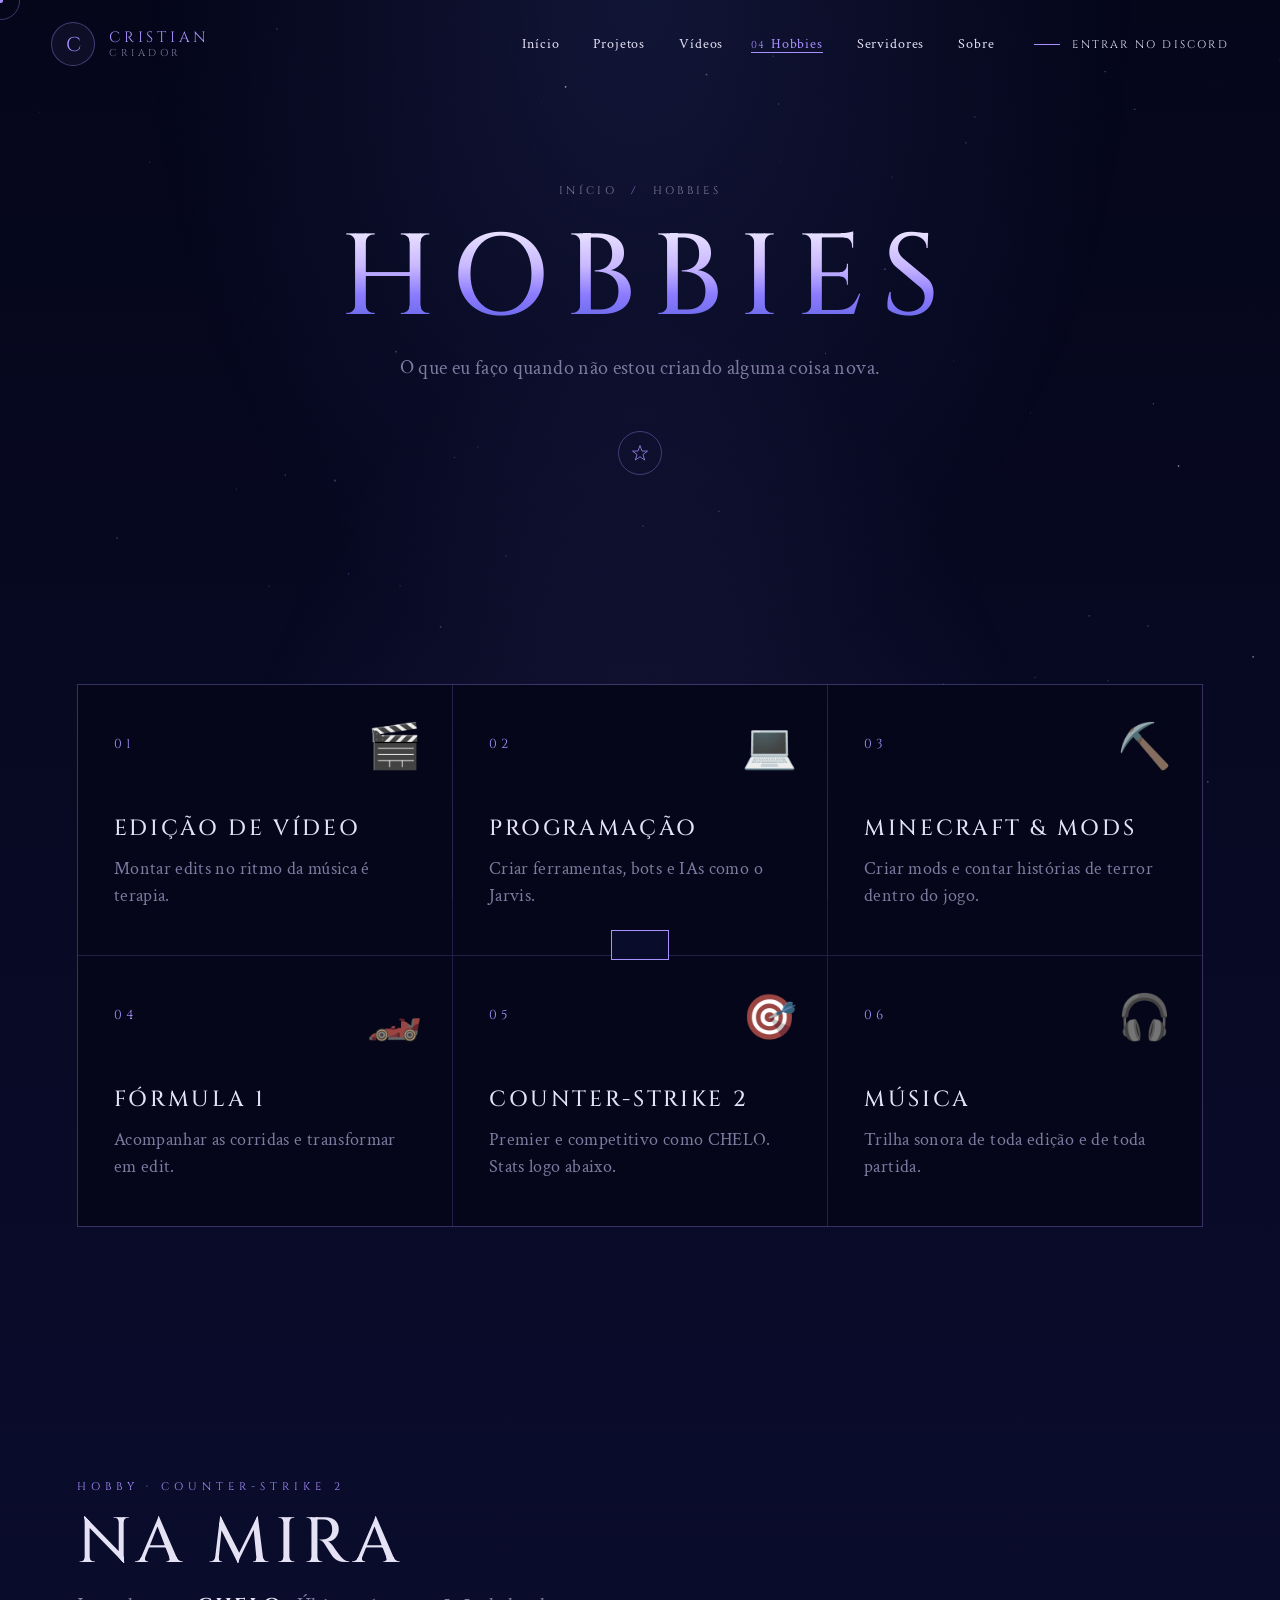
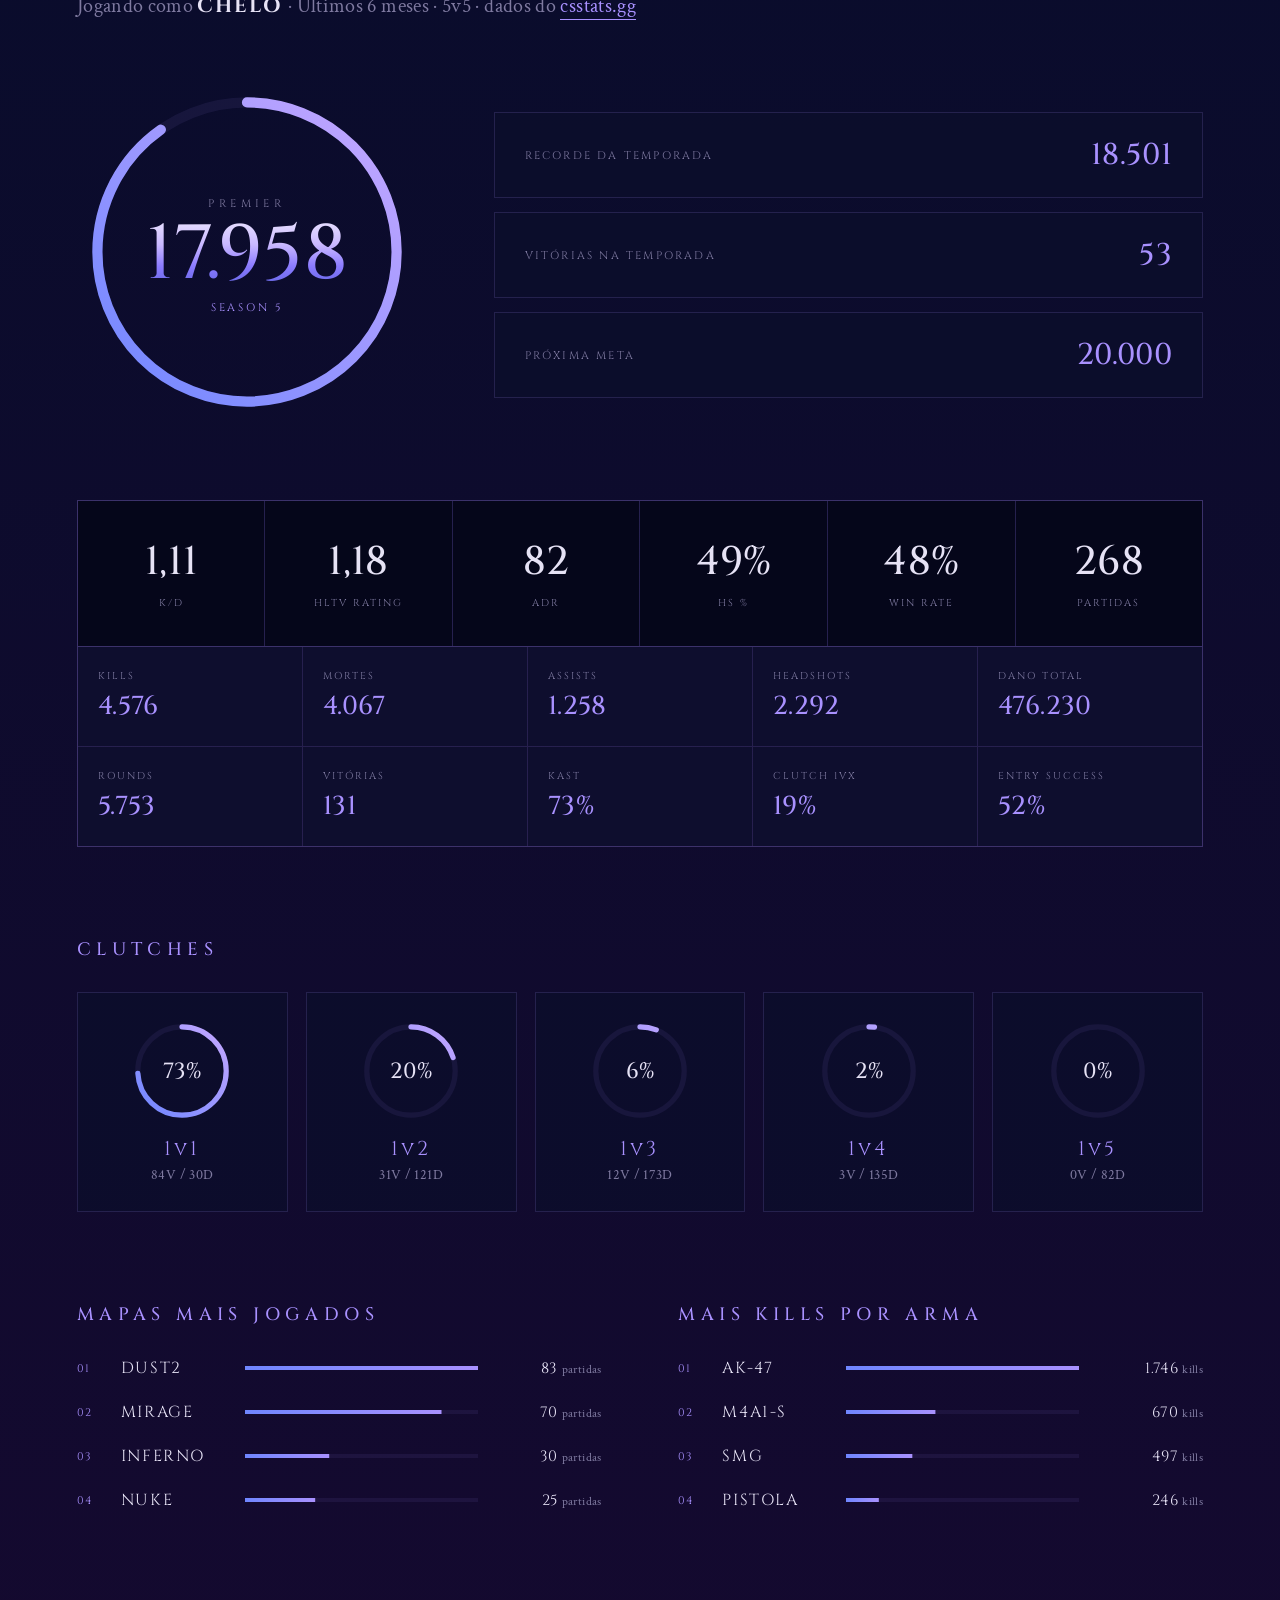
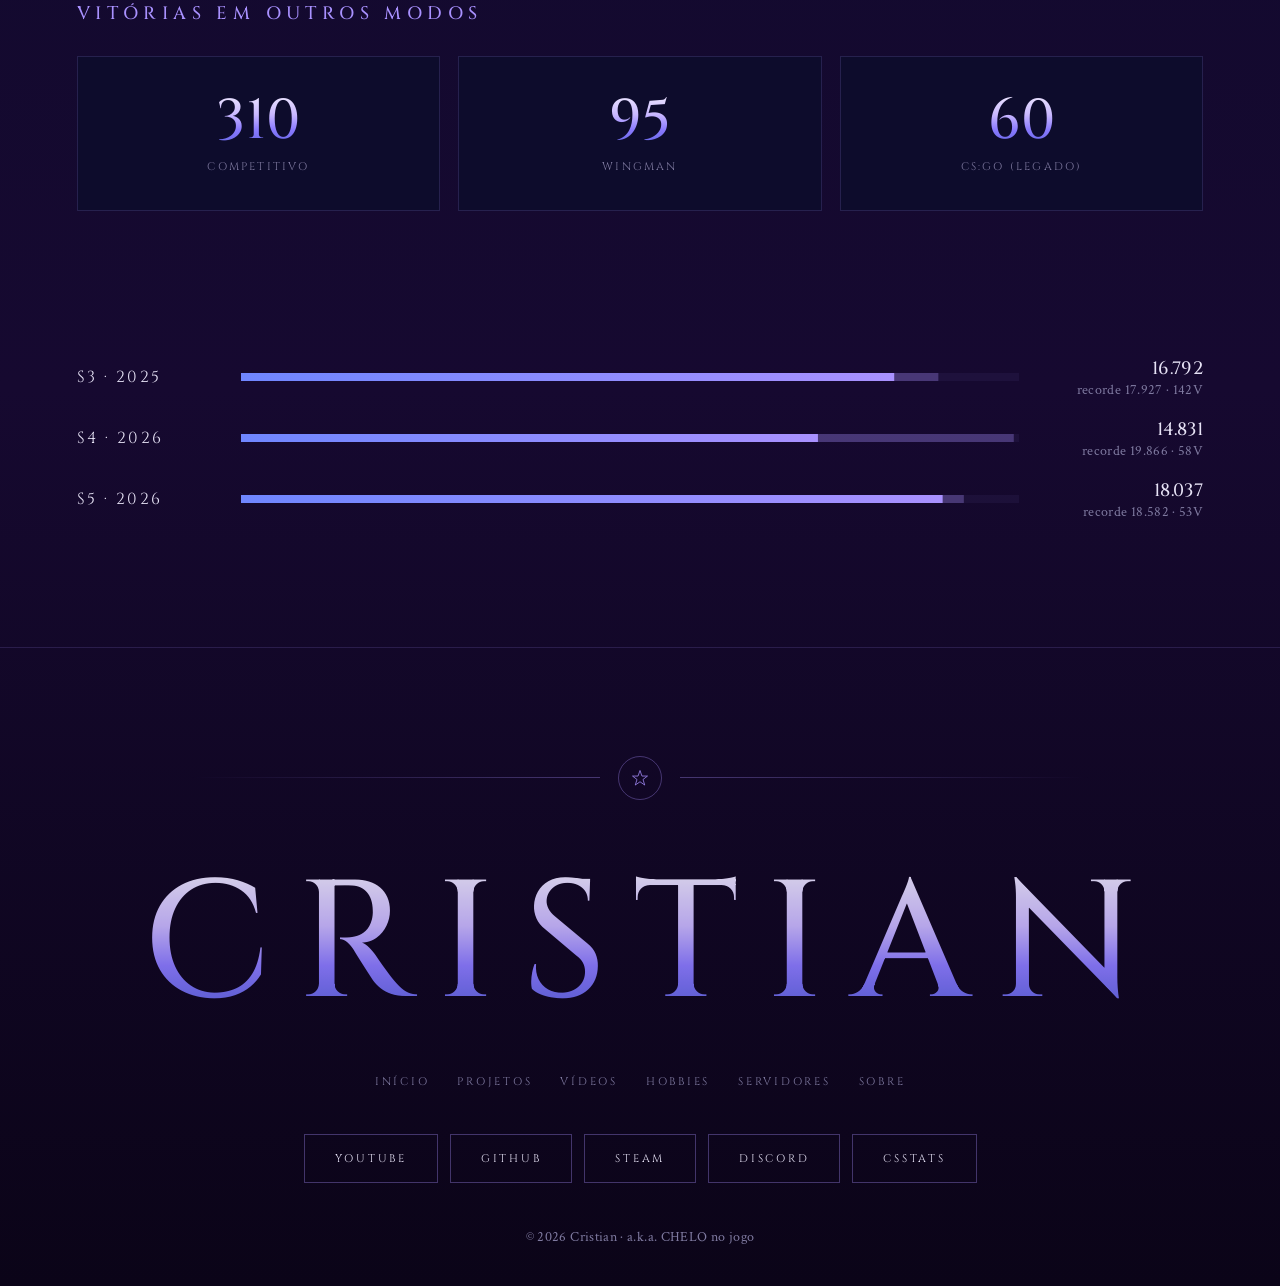
==== hobbies.html @ 863f18d4 "Portfólio do Cristian Co-Authored-By: Claude Opus 5.5 <noreply@anthropic.com>" ====
<!DOCTYPE html>
<html lang="pt-BR">
<head>
  <meta charset="UTF-8" />
  <meta name="viewport" content="width=device-width, initial-scale=1.0" />
  <title>Hobbies & CS2 — Cristian</title>
  <link rel="preconnect" href="https://fonts.googleapis.com" />
  <link rel="preconnect" href="https://fonts.gstatic.com" crossorigin />
  <link href="https://fonts.googleapis.com/css2?family=Cinzel:wght@400;500;600;700;800&family=Crimson+Text:ital,wght@0,400;0,600;1,400&display=swap" rel="stylesheet" />
  <link rel="stylesheet" href="style.css" />
</head>
<body data-page="hobbies">
  <main id="app"></main>
  <script src="data.js"></script>
  <script src="main.js"></script>
</body>
</html>
---- style.css ----
/* =========================================================
   CRISTIAN — tema "colts" em azul-escuro → roxo-escuro
   ========================================================= */
:root {
  --bg: #05061a;
  --bg-2: #0a0c2c;
  --bg-3: #160930;
  --panel: rgba(12, 14, 44, 0.72);
  --panel-2: rgba(22, 14, 54, 0.8);
  --line: rgba(169, 145, 255, 0.16);
  --line-2: rgba(169, 145, 255, 0.35);
  --accent: #a991ff;
  --accent-2: #6f86ff;
  --ink: #e6e2f5;
  --muted: #7f7aa0;
  --metal: linear-gradient(180deg, #f3efff 0%, #c9b8ff 38%, #8b7bff 62%, #4e5bd6 100%);
  --grad: linear-gradient(120deg, var(--accent-2), var(--accent));
  --serif: "Cinzel", "Times New Roman", serif;
  --text: "Crimson Text", Georgia, serif;
  --ease: cubic-bezier(0.77, 0, 0.175, 1);
  --ease-out: cubic-bezier(0.16, 1, 0.3, 1);
}

* { margin: 0; padding: 0; box-sizing: border-box; }
html { scroll-behavior: smooth; }
body {
  font-family: var(--text); font-size: 18px; color: var(--ink); letter-spacing: 0.02em;
  background: linear-gradient(180deg, var(--bg) 0%, var(--bg-2) 35%, var(--bg-3) 80%, #0b0418 100%);
  min-height: 100vh; overflow-x: hidden;
}
@media (hover: hover) { body, button, .btn { cursor: none; } }
a { color: inherit; text-decoration: none; }
ul { list-style: none; }
button { font: inherit; color: inherit; background: none; border: 0; }
img { display: block; max-width: 100%; }
::selection { background: var(--accent); color: var(--bg); }

.metal { background: var(--metal); -webkit-background-clip: text; background-clip: text; color: transparent; }
.metal:has(.c) { background: none; }
.metal .c { background: var(--metal); -webkit-background-clip: text; background-clip: text; color: transparent; }

/* ---------- Fundo ---------- */
#bg { position: fixed; inset: 0; width: 100%; height: 100%; z-index: -2; pointer-events: none; }
.vignette { position: fixed; inset: 0; z-index: -1; pointer-events: none; background: radial-gradient(ellipse at 50% 0%, rgba(111, 134, 255, 0.12), transparent 55%), radial-gradient(ellipse at 50% 120%, rgba(169, 145, 255, 0.12), transparent 50%); }
.progress { position: fixed; top: 0; left: 0; height: 2px; width: 100%; z-index: 70; background: var(--grad); transform: scaleX(0); transform-origin: left; }

/* ---------- Cursor ---------- */
.cursor, .cursor-dot { position: fixed; top: 0; left: 0; pointer-events: none; z-index: 999; will-change: transform; }
.cursor::before { content: ""; position: absolute; width: 36px; height: 36px; left: -18px; top: -18px; border-radius: 50%; border: 1px solid var(--line-2); transition: transform 0.35s var(--ease-out), background 0.35s, border-color 0.35s; }
.cursor.hover::before { transform: scale(1.8); background: rgba(169, 145, 255, 0.1); border-color: var(--accent); }
.cursor-dot::before { content: ""; position: absolute; width: 5px; height: 5px; left: -2.5px; top: -2.5px; border-radius: 50%; background: var(--accent); }
@media (hover: none) { .cursor, .cursor-dot { display: none; } }

/* ---------- Cortina (loader + transição) ---------- */
.curtain { position: fixed; inset: 0; z-index: 1000; background: var(--bg); display: grid; place-items: center; transform: translateY(0); }
.curtain__mark { font-family: var(--serif); font-size: 64px; width: 120px; height: 120px; display: grid; place-items: center; border: 1px solid var(--line-2); border-radius: 50%; background: var(--metal); -webkit-background-clip: text; background-clip: text; color: transparent; position: relative; }
.curtain__mark::after { content: ""; position: absolute; inset: -8px; border-radius: 50%; border: 1px solid transparent; border-top-color: var(--accent); animation: spin 1s linear infinite; }
.curtain.quick .curtain__mark { opacity: 0; }
.curtain.open { transform: translateY(-100%); transition: transform 0.9s var(--ease); }
.curtain.leave { transform: translateY(100%); animation: curtainIn 0.55s var(--ease) forwards; }
@keyframes curtainIn { to { transform: translateY(0); } }
@keyframes spin { to { transform: rotate(360deg); } }

/* ---------- Header ---------- */
.hdr { position: fixed; top: 0; left: 0; right: 0; z-index: 60; display: flex; align-items: center; gap: 40px; padding: 22px 4vw; transition: padding 0.4s var(--ease-out), background 0.4s, border-color 0.4s; border-bottom: 1px solid transparent; }
.hdr.scrolled { padding: 12px 4vw; background: rgba(5, 6, 26, 0.85); border-color: var(--line); }
.brand { display: flex; align-items: center; gap: 14px; }
.brand__mark { width: 44px; height: 44px; display: grid; place-items: center; border: 1px solid var(--line-2); border-radius: 50%; font-family: var(--serif); font-size: 20px; color: var(--accent); background: rgba(169, 145, 255, 0.06); transition: transform 0.6s var(--ease-out); }
.brand:hover .brand__mark { transform: rotate(360deg); }
.brand__txt { font-family: var(--serif); text-transform: uppercase; letter-spacing: 0.25em; font-size: 15px; line-height: 1.2; color: var(--accent); }
.brand__txt small { display: block; font-size: 10px; letter-spacing: 0.35em; color: var(--muted); }
.hdr__nav { display: flex; gap: 28px; margin-left: auto; }
.hdr__nav a, .menu a { position: relative; font-size: 14px; letter-spacing: 0.06em; display: flex; align-items: baseline; gap: 6px; overflow: hidden; }
.hdr__nav a i { font-family: var(--serif); font-style: normal; font-size: 10px; color: var(--accent); opacity: 0; transform: translateY(8px); transition: 0.4s var(--ease-out); width: 0; }
.hdr__nav a:hover i, .hdr__nav a.active i { opacity: 1; transform: none; width: auto; }
.hdr__nav a::after { content: ""; position: absolute; left: 0; bottom: 0; height: 1px; width: 100%; background: var(--accent); transform: scaleX(0); transform-origin: right; transition: transform 0.5s var(--ease); }
.hdr__nav a:hover::after, .hdr__nav a.active::after { transform: scaleX(1); transform-origin: left; }
.hdr__nav a.active { color: var(--accent); }
.hdr__cta { display: flex; align-items: center; gap: 12px; font-family: var(--serif); font-size: 11px; letter-spacing: 0.2em; text-transform: uppercase; padding: 10px 0 10px 0; }
.hdr__cta span { width: 26px; height: 1px; background: var(--accent); transition: width 0.4s var(--ease-out); }
.hdr__cta:hover span { width: 44px; }
.burger { display: none; width: 32px; height: 18px; position: relative; margin-left: auto; z-index: 2; }
.burger span { position: absolute; left: 0; width: 100%; height: 1px; background: var(--ink); transition: transform 0.4s var(--ease); }
.burger span:first-child { top: 3px; } .burger span:last-child { bottom: 3px; }
.burger.open span:first-child { transform: translateY(6px) rotate(45deg); }
.burger.open span:last-child { transform: translateY(-6px) rotate(-45deg); }
.menu { position: fixed; inset: 0; z-index: 55; background: linear-gradient(160deg, var(--bg-2), var(--bg-3)); display: flex; flex-direction: column; justify-content: center; gap: 10px; padding: 0 10vw; clip-path: inset(0 0 100% 0); transition: clip-path 0.7s var(--ease); }
.menu.open { clip-path: inset(0 0 0 0); }
.menu a { font-family: var(--serif); font-size: clamp(32px, 8vw, 56px); text-transform: uppercase; letter-spacing: 0.1em; opacity: 0; transform: translateY(30px); transition: 0.6s var(--ease-out); }
.menu a i { font-size: 12px; font-style: normal; color: var(--accent); }
.menu.open a { opacity: 1; transform: none; }
.menu.open a:nth-child(2) { transition-delay: 0.05s; } .menu.open a:nth-child(3) { transition-delay: 0.1s; } .menu.open a:nth-child(4) { transition-delay: 0.15s; } .menu.open a:nth-child(5) { transition-delay: 0.2s; } .menu.open a:nth-child(6) { transition-delay: 0.25s; }

/* ---------- Tipografia e peças ---------- */
.eyebrow { font-family: var(--serif); font-size: 11px; letter-spacing: 0.45em; text-transform: uppercase; color: var(--accent); }
.split { display: inline-block; }
.split .c { display: inline-block; opacity: 0; transform: translateY(0.6em) rotateX(-70deg); filter: blur(6px); transition: opacity 0.8s var(--ease-out), transform 0.9s var(--ease-out), filter 0.8s var(--ease-out); transition-delay: calc(var(--i) * 35ms + 0.1s); }
.split.in .c { opacity: 1; transform: none; filter: none; }
.split .sp { display: inline-block; width: 0.35em; }
.btns { display: flex; flex-wrap: wrap; gap: 16px; justify-content: center; }
.btn { position: relative; display: inline-flex; align-items: center; justify-content: center; padding: 16px 30px; font-family: var(--serif); font-size: 11px; letter-spacing: 0.25em; text-transform: uppercase; border: 1px solid var(--line-2); color: var(--ink); overflow: hidden; z-index: 0; transition: color 0.4s, border-color 0.4s, transform 0.25s ease-out; }
.btn::before { content: ""; position: absolute; inset: 0; background: var(--accent); transform: scaleX(0); transform-origin: right; transition: transform 0.5s var(--ease); z-index: -1; }
.btn:hover { color: var(--bg); border-color: var(--accent); }
.btn:hover::before { transform: scaleX(1); transform-origin: left; }
.btn--solid { border-color: var(--accent); color: var(--accent); background: rgba(169, 145, 255, 0.06); }
.more { display: inline-flex; align-items: center; gap: 10px; font-family: var(--serif); font-size: 11px; letter-spacing: 0.25em; text-transform: uppercase; color: var(--accent); }
.ico-arrow { width: 18px; height: 18px; transition: transform 0.4s var(--ease-out); }
.more:hover .ico-arrow, .card:hover .ico-arrow { transform: translateX(6px); }
.tag { display: inline-block; font-family: var(--serif); font-size: 10px; letter-spacing: 0.25em; text-transform: uppercase; padding: 6px 12px; border: 1px solid var(--line-2); color: var(--accent); }

.divider { display: flex; align-items: center; gap: 18px; margin: 0 auto; max-width: 900px; }
.divider span { flex: 1; height: 1px; background: linear-gradient(90deg, transparent, var(--line-2)); transform: scaleX(0); transition: transform 1.4s var(--ease); }
.divider span:last-child { background: linear-gradient(270deg, transparent, var(--line-2)); }
.divider span:first-child { transform-origin: right; } .divider span:last-child { transform-origin: left; }
.divider.in span { transform: scaleX(1); }
.divider i { width: 44px; height: 44px; border: 1px solid var(--line-2); border-radius: 50%; display: grid; place-items: center; color: var(--accent); }
.ico-star { width: 18px; height: 18px; animation: spin 14s linear infinite; }

.reveal { opacity: 0; transform: translate3d(0, 34px, 0); transition: opacity 0.9s var(--ease-out), transform 0.9s var(--ease-out); transition-delay: var(--delay, 0s); }
.reveal.in { opacity: 1; transform: none; }

/* ---------- Seções ---------- */
.sec { padding: 14vh 6vw; position: relative; }
.shead { display: flex; align-items: flex-end; justify-content: space-between; gap: 40px; margin-bottom: 7vh; }
.stitle { font-family: var(--serif); font-weight: 500; font-size: clamp(36px, 5vw, 68px); text-transform: uppercase; letter-spacing: 0.08em; line-height: 1.1; margin-top: 14px; color: var(--ink); }
.sdesc { color: var(--muted); font-size: 20px; max-width: 560px; margin-top: 14px; }
.sdesc a { color: var(--accent); border-bottom: 1px solid; }
.sdesc b { color: var(--ink); font-family: var(--serif); letter-spacing: 0.1em; }
.sdesc em { color: var(--accent); }

/* Hero (início) */
.hero { min-height: 100vh; display: flex; flex-direction: column; align-items: center; justify-content: center; text-align: center; padding: 140px 6vw 120px; position: relative; }
.hero__title { font-family: var(--serif); font-weight: 500; font-size: clamp(56px, 12vw, 190px); letter-spacing: 0.16em; line-height: 1; text-transform: uppercase; margin: 28px 0 10px; padding-left: 0.16em; will-change: transform, opacity; filter: drop-shadow(0 6px 40px rgba(111, 134, 255, 0.25)); }
.hero__aka { font-size: 16px; color: var(--muted); letter-spacing: 0.08em; }
.hero__aka b { font-family: var(--serif); color: var(--accent); letter-spacing: 0.2em; padding: 2px 10px; border: 1px solid var(--line-2); margin: 0 4px; }
.hero__sub { color: var(--muted); font-size: clamp(18px, 1.7vw, 22px); max-width: 640px; margin: 22px auto 40px; }
.hero__tags { position: absolute; bottom: 44px; left: 0; right: 0; display: flex; justify-content: center; flex-wrap: wrap; gap: 22px; font-family: var(--serif); font-size: 10px; letter-spacing: 0.4em; text-transform: uppercase; color: var(--muted); }
.hero__tags i { color: var(--accent); font-style: normal; }
.scroll-hint { position: absolute; bottom: 90px; left: 50%; width: 1px; height: 50px; background: var(--line); overflow: hidden; }
.scroll-hint span { position: absolute; inset: 0; background: var(--accent); animation: drip 2s var(--ease) infinite; }
@keyframes drip { from { transform: translateY(-100%); } to { transform: translateY(100%); } }

/* Hero (páginas internas) */
.phero { min-height: 62vh; display: flex; flex-direction: column; align-items: center; justify-content: center; text-align: center; padding: 160px 6vw 60px; }
.crumb { font-family: var(--serif); font-size: 11px; letter-spacing: 0.3em; text-transform: uppercase; color: var(--muted); }
.crumb a:hover { color: var(--accent); }
.crumb span { color: var(--accent); margin: 0 8px; }
.phero__title { font-family: var(--serif); font-weight: 500; font-size: clamp(48px, 9vw, 130px); letter-spacing: 0.14em; padding-left: 0.14em; text-transform: uppercase; line-height: 1.05; margin: 22px 0 14px; }
.phero__sub { color: var(--muted); font-size: 20px; max-width: 620px; margin-bottom: 50px; }

/* Cards de projeto (início) */
.cards { display: grid; grid-template-columns: repeat(3, 1fr); gap: 26px; }
.card { position: relative; display: flex; flex-direction: column; padding: 22px; border: 1px solid var(--line); background: var(--panel); transition: border-color 0.4s, transform 0.25s ease-out, opacity 0.9s var(--ease-out); }
.card::after { content: ""; position: absolute; inset: 0; pointer-events: none; opacity: 0; transition: opacity 0.4s; background: radial-gradient(380px circle at var(--mx, 50%) var(--my, 50%), rgba(169, 145, 255, 0.12), transparent 60%); }
.card:hover { border-color: var(--line-2); }
.card:hover::after { opacity: 1; }
.card__top { display: flex; justify-content: space-between; align-items: center; font-family: var(--serif); font-size: 10px; letter-spacing: 0.25em; text-transform: uppercase; color: var(--muted); margin-bottom: 16px; }
.card__top em { font-style: normal; color: var(--accent); border: 1px solid var(--line-2); padding: 4px 8px; }
.card__viz { position: relative; aspect-ratio: 16 / 9; overflow: hidden; border: 1px solid var(--line); contain: paint; }
.card h3 { font-family: var(--serif); font-weight: 600; font-size: 22px; letter-spacing: 0.12em; text-transform: uppercase; color: var(--accent); margin: 22px 0 10px; }
.card p { color: var(--muted); font-size: 17px; line-height: 1.5; flex: 1; }
.card__foot { display: flex; justify-content: space-between; align-items: center; margin-top: 24px; padding-top: 18px; border-top: 1px solid var(--line); font-size: 14px; color: var(--muted); }
.card__foot b { display: flex; align-items: center; gap: 8px; font-family: var(--serif); font-weight: 400; font-size: 10px; letter-spacing: 0.25em; text-transform: uppercase; color: var(--ink); }

/* Marquee */
.marquee { border-block: 1px solid var(--line); padding: 26px 0; overflow: hidden; background: rgba(169, 145, 255, 0.03); }
.marquee__track { display: flex; align-items: center; width: max-content; animation: marquee 40s linear infinite; will-change: transform; }
.marquee__track span { font-family: var(--serif); font-size: clamp(16px, 2vw, 24px); letter-spacing: 0.4em; text-transform: uppercase; padding: 0 34px; color: var(--muted); white-space: nowrap; transition: color 0.3s; }
.marquee__track span:hover { color: var(--accent); }
.marquee__track i { color: var(--accent); font-style: normal; font-size: 12px; }
.marquee:hover .marquee__track { animation-play-state: paused; }
@keyframes marquee { to { transform: translate3d(-50%, 0, 0); } }

/* Numerados */
.numbered { display: grid; grid-template-columns: repeat(2, 1fr); border-top: 1px solid var(--line); }
.num { display: flex; gap: 28px; padding: 44px 40px 44px 0; border-bottom: 1px solid var(--line); }
.num:nth-child(odd) { border-right: 1px solid var(--line); }
.num:nth-child(even) { padding-left: 40px; }
.num__n { font-family: var(--serif); font-size: 52px; line-height: 1; color: transparent; -webkit-text-stroke: 1px var(--line-2); transition: color 0.5s, -webkit-text-stroke-color 0.5s; }
.num:hover .num__n { color: rgba(169, 145, 255, 0.15); -webkit-text-stroke-color: var(--accent); }
.num h3 { font-family: var(--serif); font-weight: 500; font-size: 20px; letter-spacing: 0.2em; text-transform: uppercase; color: var(--accent); }
.num__line { display: block; width: 40px; height: 1px; background: var(--line-2); margin: 16px 0; transition: width 0.6s var(--ease-out); }
.num:hover .num__line { width: 100px; background: var(--accent); }
.num p { color: var(--muted); font-size: 18px; line-height: 1.5; }

/* CTA */
.cta { text-align: center; display: flex; flex-direction: column; align-items: center; }
.cta__title { font-family: var(--serif); font-weight: 500; font-size: clamp(36px, 6vw, 84px); text-transform: uppercase; letter-spacing: 0.12em; line-height: 1.1; margin: 8vh 0 10px; }
.cta .sdesc { margin: 0 auto 40px; }

/* ---------- Vídeos ---------- */
.vgrid { display: grid; grid-template-columns: repeat(3, 1fr); gap: 26px; }
.vcard { display: flex; flex-direction: column; text-align: left; border: 1px solid var(--line); background: var(--panel); padding: 14px; transition: border-color 0.4s, opacity 0.9s var(--ease-out), transform 0.9s var(--ease-out); }
.vcard:hover, .vcard.active { border-color: var(--accent); }
.vcard__img { position: relative; aspect-ratio: 16 / 9; overflow: hidden; display: block; background: var(--bg-2); }
.vcard__img img { width: 100%; height: 100%; object-fit: cover; transition: transform 0.8s var(--ease-out), filter 0.5s; filter: saturate(0.85) brightness(0.85); }
.vcard:hover .vcard__img img { transform: scale(1.07); filter: none; }
.play { position: absolute; top: 50%; left: 50%; width: 58px; height: 58px; margin: -29px; border-radius: 50%; display: grid; place-items: center; font-size: 15px; padding-left: 3px; color: #fff; border: 1px solid rgba(255, 255, 255, 0.5); background: rgba(5, 6, 26, 0.5); transition: transform 0.5s var(--ease-out), background 0.4s, border-color 0.4s; }
.vcard:hover .play, .player__screen:hover .play { transform: scale(1.15); background: var(--accent); border-color: var(--accent); }
.vcard__tag { font-family: var(--serif); font-size: 10px; letter-spacing: 0.25em; text-transform: uppercase; color: var(--accent); margin: 16px 0 6px; }
.vcard__t { font-family: var(--serif); font-size: 16px; letter-spacing: 0.06em; line-height: 1.35; }
.player { display: grid; grid-template-columns: 1.8fr 1fr; gap: 40px; align-items: end; margin-bottom: 7vh; }
.player__screen { position: relative; aspect-ratio: 16 / 9; overflow: hidden; border: 1px solid var(--line-2); display: block; width: 100%; }
.player__screen img { width: 100%; height: 100%; object-fit: cover; transition: opacity 0.25s, transform 1s var(--ease-out); }
.player__screen:hover img { transform: scale(1.04); }
.play--big { width: 92px; height: 92px; margin: -46px; font-size: 24px; }
.player__info h3 { font-family: var(--serif); font-weight: 500; font-size: clamp(24px, 2.6vw, 38px); letter-spacing: 0.06em; line-height: 1.2; margin: 18px 0 26px; }
.modal { position: fixed; inset: 0; z-index: 900; background: rgba(3, 3, 14, 0.88); display: grid; place-items: center; padding: 5vw; opacity: 0; pointer-events: none; transition: opacity 0.4s; }
.modal.open { opacity: 1; pointer-events: auto; }
.modal__box { position: relative; width: min(1100px, 100%); aspect-ratio: 16 / 9; border: 1px solid var(--line-2); transform: scale(0.94); transition: transform 0.5s var(--ease-out); background: #000; }
.modal.open .modal__box { transform: none; }
.modal__frame, .modal__frame iframe { width: 100%; height: 100%; border: 0; display: block; }
.modal__x { position: absolute; top: -48px; right: 0; width: 38px; height: 38px; border: 1px solid var(--line-2); color: var(--ink); }
.modal__x:hover { background: var(--accent); color: var(--bg); }

/* ---------- Projetos (página) ---------- */
.features { display: grid; gap: 16vh; }
.feature { display: grid; grid-template-columns: 1.15fr 1fr; gap: 6vw; align-items: center; scroll-margin-top: 120px; }
.feature--flip .feature__viz { order: 2; }
.feature__viz { position: relative; display: block; aspect-ratio: 16 / 10; overflow: hidden; border: 1px solid var(--line-2); background: #080c26; contain: paint; transition: transform 0.25s ease-out, border-color 0.4s; }
.feature__viz::after { content: ""; position: absolute; inset: 0; pointer-events: none; opacity: 0; transition: opacity 0.4s; background: radial-gradient(420px circle at var(--mx, 50%) var(--my, 50%), rgba(255, 255, 255, 0.08), transparent 55%); }
.feature__viz:hover { border-color: var(--accent); }
.feature__viz:hover::after { opacity: 1; }
.feature__n { display: block; font-family: var(--serif); font-size: 80px; line-height: 1; color: transparent; -webkit-text-stroke: 1px var(--line-2); margin-bottom: 18px; }
.feature h3 { font-family: var(--serif); font-weight: 500; font-size: clamp(32px, 4vw, 58px); letter-spacing: 0.08em; text-transform: uppercase; line-height: 1.05; margin: 20px 0 16px; color: var(--accent); }
.feature p { color: var(--muted); font-size: 19px; line-height: 1.6; max-width: 480px; }
.feature ul { display: flex; flex-wrap: wrap; gap: 8px; margin-top: 24px; }
.feature li { font-family: var(--serif); font-size: 10px; letter-spacing: 0.2em; text-transform: uppercase; padding: 8px 14px; border: 1px solid var(--line); }

/* Capas com imagem */
.cover { position: absolute; inset: 0; overflow: hidden; background: #080c26; }
.cover img { width: 100%; height: 100%; object-fit: cover; transform: scale(1.02); transition: transform 1.2s var(--ease-out), filter 0.6s; filter: saturate(0.9) brightness(0.9); }
.cover::after { content: ""; position: absolute; inset: 0; background: linear-gradient(180deg, transparent 55%, rgba(5, 6, 26, 0.55)); pointer-events: none; }
.card:hover .cover img, .feature__viz:hover .cover img { transform: scale(1.09); filter: none; }
.cover__shine { position: absolute; top: 0; left: 0; width: 45%; height: 100%; z-index: 1; background: linear-gradient(90deg, transparent, rgba(255, 255, 255, 0.14), transparent); transform: translateX(-160%) skewX(-18deg); pointer-events: none; }
.card:hover .cover__shine, .feature__viz:hover .cover__shine { transition: transform 1.1s var(--ease); transform: translateX(330%) skewX(-18deg); }
.badge { font-style: normal; font-family: var(--serif); font-size: 9px; letter-spacing: 0.22em; text-transform: uppercase; padding: 5px 9px; border: 1px solid var(--line-2); color: var(--accent); }
.badge--dl { color: #7dffc0; border-color: rgba(125, 255, 192, 0.4); }
.badge--dev { color: #ffcf7d; border-color: rgba(255, 207, 125, 0.4); }
.feature__tags { display: flex; flex-wrap: wrap; align-items: center; gap: 10px; }
.ver { font-family: var(--serif); font-size: 11px; letter-spacing: 0.15em; color: var(--muted); }
.feature h3 { margin-bottom: 4px; }
.feature__sub { font-family: var(--serif); font-size: 13px !important; letter-spacing: 0.3em; text-transform: uppercase; color: var(--muted); margin-bottom: 18px; }
.feature__actions { display: flex; flex-wrap: wrap; align-items: center; gap: 12px; margin-top: 30px; }
.btn.dl { gap: 10px; }
.btn.dl svg { width: 16px; height: 16px; transition: transform 0.4s var(--ease-out); }
.btn.dl:hover svg { transform: translateY(3px); }
.btn.dl small { font-family: var(--text); font-size: 12px; letter-spacing: 0.05em; text-transform: none; opacity: 0.7; }
.soon { font-family: var(--serif); font-size: 11px; letter-spacing: 0.2em; text-transform: uppercase; color: #ffcf7d; }
.feature__note { font-size: 14px !important; margin-top: 14px; opacity: 0.8; }

/* Visual: Jarvis */
.v-jarvis { position: absolute; inset: 0; display: grid; place-items: center; background: radial-gradient(circle at 50% 50%, rgba(94, 231, 255, 0.16), transparent 60%), #050a1f; }
.v-jarvis i { position: absolute; border-radius: 50%; border: 2px solid rgba(94, 231, 255, 0.5); }
.v-jarvis i:nth-child(1) { width: 62%; aspect-ratio: 1; border-style: dashed; animation: spin 18s linear infinite; }
.v-jarvis i:nth-child(2) { width: 46%; aspect-ratio: 1; border-color: rgba(94, 231, 255, 0.2); border-top-color: #5ee7ff; border-width: 4px; animation: spin 4s linear infinite reverse; }
.v-jarvis i:nth-child(3) { width: 32%; aspect-ratio: 1; border-color: transparent; border-left-color: #5ee7ff; border-right-color: var(--accent-2); border-width: 3px; animation: spin 2.5s linear infinite; }
.v-jarvis b { width: 16%; aspect-ratio: 1; border-radius: 50%; background: radial-gradient(circle, #fff, #5ee7ff 45%, transparent 70%); animation: core 2s ease-in-out infinite; }
.v-jarvis span { position: absolute; bottom: 8%; font-family: var(--serif); letter-spacing: 0.6em; font-size: 11px; color: #5ee7ff; opacity: 0.8; }
@keyframes core { 50% { transform: scale(1.25); opacity: 0.75; } }

/* Visual: Herobrine */
.v-hero { position: absolute; inset: 0; display: grid; place-items: center; background: radial-gradient(ellipse at 50% 120%, rgba(150, 20, 60, 0.45), transparent 60%), linear-gradient(#05030c, #12051f); }
.v-hero__head { width: 30%; aspect-ratio: 1; position: relative; background: linear-gradient(#3b2a1a 0 25%, transparent 25%), linear-gradient(90deg, #3b2a1a 0 12.5%, transparent 12.5% 87.5%, #3b2a1a 87.5%), linear-gradient(transparent 75%, #8a5a3c 75%), #b8835f; box-shadow: 0 0 80px rgba(0, 0, 0, 0.9); animation: breathe 6s ease-in-out infinite; }
.v-hero__head i { position: absolute; top: 50%; width: 25%; height: 12.5%; background: #fff; box-shadow: 0 0 18px 6px rgba(255, 255, 255, 0.85); animation: eyes 5s steps(1) infinite; }
.v-hero__head i:first-child { left: 12.5%; } .v-hero__head i:last-child { right: 12.5%; }
.v-hero__fog { position: absolute; inset: auto -20% -10% -20%; height: 50%; background: radial-gradient(ellipse, rgba(180, 160, 220, 0.18), transparent 65%); animation: fog 9s ease-in-out infinite alternate; }
.v-hero span { position: absolute; bottom: 8%; font-family: var(--serif); letter-spacing: 0.5em; font-size: 11px; color: #ff6b8b; opacity: 0.85; }
@keyframes eyes { 0%, 88%, 94% { opacity: 1; } 90%, 96% { opacity: 0; } }
@keyframes breathe { 50% { transform: scale(1.04); } }
@keyframes fog { to { transform: translate3d(12%, -6%, 0); } }

/* Visual: Vídeo */
.v-video { position: absolute; inset: 0; background: linear-gradient(140deg, #0c0f33, #2a0b45); padding: 8%; display: flex; flex-direction: column; justify-content: space-between; }
.v-video__wave { display: flex; align-items: center; gap: 1.2%; height: 50%; }
.v-video__wave i { flex: 1; height: 100%; border-radius: 3px; background: var(--grad); animation: wave 1.2s ease-in-out infinite; }
.v-video__wave i:nth-child(3n) { animation-delay: -0.3s; } .v-video__wave i:nth-child(3n + 1) { animation-delay: -0.6s; } .v-video__wave i:nth-child(4n) { animation-delay: -0.9s; } .v-video__wave i:nth-child(5n) { animation-duration: 0.9s; }
.v-video__tl { display: flex; gap: 6px; height: 16%; position: relative; }
.v-video__tl i { border: 1px solid rgba(255, 255, 255, 0.15); background: rgba(111, 134, 255, 0.4); }
.v-video__tl i:nth-child(1) { flex: 2; } .v-video__tl i:nth-child(2) { flex: 1; background: rgba(169, 145, 255, 0.45); } .v-video__tl i:nth-child(3) { flex: 3; } .v-video__tl i:nth-child(4) { flex: 1.5; background: rgba(169, 145, 255, 0.45); }
.v-video__tl::after { content: ""; position: absolute; top: -8px; bottom: -8px; left: 0; width: 100%; border-left: 2px solid #ff4d6d; animation: playhead 5s linear infinite; }
.v-video__rec { position: absolute; top: 7%; right: 7%; font-family: var(--serif); font-size: 12px; letter-spacing: 0.2em; color: #ff4d6d; animation: blink 1.2s steps(1) infinite; }
@keyframes wave { 0%, 100% { transform: scaleY(0.2); } 50% { transform: scaleY(1); } }
@keyframes playhead { to { transform: translateX(100%); } }
@keyframes blink { 50% { opacity: 0; } }

/* Visual: Servidor */
.v-server { position: absolute; inset: 0; background: #04060f; padding: 9%; font-family: Consolas, "Courier New", monospace; font-size: clamp(11px, 1.3vw, 17px); color: #7c86c0; display: flex; flex-direction: column; justify-content: center; gap: 12px; }
.v-server p { opacity: 0; animation: typeIn 8s infinite; }
.v-server p:nth-child(2) { animation-delay: 0.8s; } .v-server p:nth-child(3) { animation-delay: 1.6s; } .v-server p:nth-child(4) { animation-delay: 2.4s; }
.v-server b { color: #6dffb1; font-weight: 400; }
.v-server i { display: inline-block; width: 9px; height: 1.1em; background: #6dffb1; vertical-align: middle; margin-left: 6px; animation: blink 1s steps(1) infinite; }
@keyframes typeIn { 0% { opacity: 0; transform: translateX(-10px); } 6%, 85% { opacity: 1; transform: none; } 95%, 100% { opacity: 0; } }

/* Visual: Web */
.v-web { position: absolute; inset: 9%; border: 1px solid var(--line); background: #0b1033; overflow: hidden; animation: floaty 6s ease-in-out infinite; }
.v-web__bar { display: flex; gap: 6px; padding: 10px; border-bottom: 1px solid var(--line); }
.v-web__bar i { width: 9px; height: 9px; border-radius: 50%; background: #ff5f57; } .v-web__bar i:nth-child(2) { background: #febc2e; } .v-web__bar i:nth-child(3) { background: #28c840; }
.v-web__body { padding: 7%; display: grid; gap: 10px; }
.v-web__body b { height: 34px; width: 60%; background: var(--grad); }
.v-web__body span { height: 10px; background: linear-gradient(90deg, rgba(255, 255, 255, 0.06) 25%, rgba(255, 255, 255, 0.18) 50%, rgba(255, 255, 255, 0.06) 75%); background-size: 200% 100%; animation: shimmer 2s linear infinite; }
.v-web__body span:nth-child(3) { width: 80%; } .v-web__body span:nth-child(4) { width: 55%; }
@keyframes shimmer { to { background-position: -200% 0; } }
@keyframes floaty { 50% { transform: translateY(-8px); } }

/* ---------- Hobbies ---------- */
.hobbies { display: grid; grid-template-columns: repeat(3, 1fr); gap: 1px; background: var(--line); border: 1px solid var(--line); }
.hobby { position: relative; padding: 46px 36px; background: var(--bg); overflow: hidden; transition: background 0.5s, opacity 0.9s var(--ease-out), transform 0.9s var(--ease-out); }
.hobby:hover { background: var(--panel-2); }
.hobby__n { font-family: var(--serif); font-size: 13px; letter-spacing: 0.3em; color: var(--accent); }
.hobby__icon { position: absolute; top: 34px; right: 30px; font-size: 44px; filter: grayscale(0.6); transition: transform 0.6s var(--ease-out), filter 0.5s; }
.hobby:hover .hobby__icon { transform: scale(1.2) rotate(-10deg); filter: none; }
.hobby h3 { font-family: var(--serif); font-weight: 500; font-size: 22px; letter-spacing: 0.12em; text-transform: uppercase; margin: 60px 0 12px; }
.hobby p { color: var(--muted); line-height: 1.5; }

/* ---------- CS2 ---------- */
.premier { display: grid; grid-template-columns: auto 1fr; gap: 6vw; align-items: center; margin-bottom: 8vh; }
.premier__ring { position: relative; width: min(340px, 78vw); aspect-ratio: 1; }
.premier__ring svg { width: 100%; height: 100%; transform: rotate(-90deg); }
.ring-bg { fill: none; stroke: rgba(169, 145, 255, 0.08); stroke-width: 6; }
.ring-fg { fill: none; stroke: url(#ringGrad); stroke-width: 6; stroke-linecap: round; stroke-dasharray: 553; stroke-dashoffset: 553; transition: stroke-dashoffset 2.2s var(--ease); }
.premier__val { position: absolute; inset: 0; display: flex; flex-direction: column; align-items: center; justify-content: center; }
.premier__val small { font-family: var(--serif); letter-spacing: 0.4em; font-size: 11px; color: var(--muted); text-transform: uppercase; }
.premier__val b { font-family: var(--serif); font-weight: 500; font-size: clamp(48px, 6vw, 78px); line-height: 1.15; background: var(--metal); -webkit-background-clip: text; background-clip: text; color: transparent; }
.premier__val span { font-family: var(--serif); font-size: 11px; color: var(--accent); letter-spacing: 0.25em; text-transform: uppercase; }
.premier__side { display: grid; gap: 14px; }
.pill { display: flex; justify-content: space-between; align-items: center; padding: 22px 30px; border: 1px solid var(--line); background: var(--panel); transition: transform 0.5s var(--ease-out), border-color 0.4s, opacity 0.9s; }
.pill:hover { transform: translateX(10px); border-color: var(--line-2); }
.pill small { font-family: var(--serif); color: var(--muted); text-transform: uppercase; letter-spacing: 0.2em; font-size: 11px; }
.pill b { font-family: var(--serif); font-weight: 500; font-size: 30px; color: var(--accent); }
.stat-grid { display: grid; grid-template-columns: repeat(6, 1fr); gap: 1px; background: var(--line); border: 1px solid var(--line); }
.stat { background: var(--bg); padding: 34px 16px; text-align: center; }
.stat b { display: block; font-family: var(--serif); font-weight: 500; font-size: 40px; color: var(--ink); }
.stat small, .detail small { font-family: var(--serif); color: var(--muted); text-transform: uppercase; letter-spacing: 0.2em; font-size: 10px; }
.detail-grid { display: grid; grid-template-columns: repeat(5, 1fr); gap: 1px; background: var(--line); border: 1px solid var(--line); border-top: 0; }
.detail { background: rgba(12, 14, 44, 0.9); padding: 22px 20px; display: flex; flex-direction: column; gap: 6px; transition: background 0.4s, opacity 0.9s; }
.detail:hover { background: var(--panel-2); }
.detail b { font-family: var(--serif); font-weight: 500; font-size: 26px; color: var(--accent); }
.sub { font-family: var(--serif); font-weight: 500; font-size: 18px; letter-spacing: 0.3em; text-transform: uppercase; color: var(--accent); margin: 10vh 0 30px; }
.clutches { display: grid; grid-template-columns: repeat(5, 1fr); gap: 18px; }
.clutch { position: relative; text-align: center; padding: 26px 12px; border: 1px solid var(--line); background: var(--panel); }
.clutch svg { width: 104px; height: 104px; transform: rotate(-90deg); display: block; margin: 0 auto; }
.c-bg { fill: none; stroke: rgba(169, 145, 255, 0.08); stroke-width: 4; }
.c-fg { fill: none; stroke: url(#ringGrad); stroke-width: 4; stroke-linecap: round; transition: stroke-dashoffset 1.8s var(--ease); }
.clutch b { position: absolute; top: 26px; left: 0; right: 0; height: 104px; display: grid; place-items: center; font-family: var(--serif); font-weight: 500; font-size: 22px; }
.clutch span { display: block; font-family: var(--serif); font-size: 20px; letter-spacing: 0.15em; margin-top: 12px; color: var(--accent); }
.clutch small { color: var(--muted); font-size: 14px; }
.two-col { display: grid; grid-template-columns: 1fr 1fr; gap: 6vw; }
.bars { display: grid; gap: 22px; }
.bar { display: grid; grid-template-columns: 30px 110px 1fr 110px; align-items: center; gap: 14px; }
.bar__i { font-family: var(--serif); color: var(--accent); font-size: 11px; letter-spacing: 0.1em; }
.bar__name { font-family: var(--serif); font-size: 16px; letter-spacing: 0.1em; text-transform: uppercase; }
.bar__track { height: 4px; background: rgba(169, 145, 255, 0.08); overflow: hidden; }
.bar__track i, .season__bar i { display: block; height: 100%; width: 100%; transform: scaleX(0); transform-origin: left; transition: transform 1.6s var(--ease) 0.2s; }
.bar__track i { background: var(--grad); }
.bar.in .bar__track i, .season.in .season__bar i { transform: scaleX(var(--w)); }
.bar__val { text-align: right; font-family: var(--serif); font-size: 15px; }
.bar__val small { color: var(--muted); font-size: 12px; font-family: var(--text); }
.modes { display: grid; grid-template-columns: repeat(3, 1fr); gap: 18px; }
.mode { padding: 34px; border: 1px solid var(--line); background: var(--panel); text-align: center; }
.mode b { display: block; font-family: var(--serif); font-weight: 500; font-size: 56px; line-height: 1.1; background: var(--metal); -webkit-background-clip: text; background-clip: text; color: transparent; }
.mode small { font-family: var(--serif); color: var(--muted); text-transform: uppercase; letter-spacing: 0.2em; font-size: 11px; }
.seasons { display: grid; gap: 18px; }
.season { display: grid; grid-template-columns: 140px 1fr 160px; align-items: center; gap: 24px; }
.season__name { font-family: var(--serif); font-size: 16px; letter-spacing: 0.15em; }
.season__bar { height: 8px; background: rgba(169, 145, 255, 0.06); position: relative; overflow: hidden; }
.season__bar i { position: absolute; inset: 0; }
.season__bar i.best { background: rgba(169, 145, 255, 0.3); }
.season__bar i.cur { background: var(--grad); }
.season__val { text-align: right; color: var(--muted); font-size: 14px; }
.season__val b { font-family: var(--serif); color: var(--ink); font-size: 18px; display: block; font-weight: 500; }

/* ---------- Servidores ---------- */
.tabs { position: relative; display: flex; flex-wrap: wrap; justify-content: center; gap: 0; margin: 0 auto 7vh; width: max-content; max-width: 100%; border: 1px solid var(--line); }
.tab { position: relative; z-index: 1; padding: 16px 28px; font-family: var(--serif); font-size: 11px; letter-spacing: 0.25em; text-transform: uppercase; color: var(--muted); transition: color 0.4s; }
.tab.active { color: var(--bg); }
.tab:not(.active):hover { color: var(--accent); }
.tabs__ink { position: absolute; top: 0; left: 0; bottom: 0; background: var(--accent); transition: transform 0.55s var(--ease), width 0.55s var(--ease); }
.srvs { display: grid; gap: 18px; }
.srv { display: grid; grid-template-columns: 84px 1.6fr 1fr auto; align-items: center; gap: 34px; padding: 30px 34px; border: 1px solid var(--line); background: var(--panel); position: relative; overflow: hidden; transition: border-color 0.4s, opacity 0.9s var(--ease-out), transform 0.9s var(--ease-out); }
.srv::before { content: ""; position: absolute; left: 0; top: 0; bottom: 0; width: 2px; background: var(--grad); transform: scaleY(0); transition: transform 0.6s var(--ease); }
.srv:hover { border-color: var(--line-2); }
.srv:hover::before { transform: scaleY(1); }
.srv.hide { display: none; }
@keyframes pop { from { opacity: 0; transform: translateY(20px); } to { opacity: 1; transform: none; } }
.srv__game { width: 84px; height: 84px; display: grid; place-items: center; border: 1px solid var(--line-2); font-family: var(--serif); font-size: 20px; letter-spacing: 0.1em; color: var(--accent); background: rgba(169, 145, 255, 0.05); position: relative; }
.srv__game::after { content: ""; position: absolute; inset: 6px; border: 1px solid var(--line); }
.srv__status { display: inline-flex; align-items: center; gap: 8px; font-family: var(--serif); font-size: 10px; letter-spacing: 0.25em; text-transform: uppercase; color: #7dffc0; }
.srv__status i { width: 7px; height: 7px; border-radius: 50%; background: currentColor; position: relative; }
.srv__status i::after { content: ""; position: absolute; inset: 0; border-radius: 50%; background: currentColor; animation: ping 1.8s ease-out infinite; }
.srv__status--soon { color: #ffcf7d; }
.srv__status--check { color: var(--accent); }
.srv__status--check i::after { animation-duration: 1s; }
.srv__status--off { color: #ff7d9a; }
.srv__status--off i::after { animation: none; }
.srv__players { color: var(--muted); }
.srv__cmd { display: block; margin-top: 8px !important; text-transform: none !important; letter-spacing: 0.05em !important; font-family: var(--text) !important; font-size: 13px !important; }
.srv__cmd code { color: var(--accent); font-size: 13px; }
.srv-live { display: flex; align-items: center; justify-content: center; gap: 12px; margin: -2vh auto 5vh; font-family: var(--serif); font-size: 12px; letter-spacing: 0.2em; text-transform: uppercase; color: #7dffc0; }
.srv-live i { width: 8px; height: 8px; border-radius: 50%; background: currentColor; position: relative; }
.srv-live i::after { content: ""; position: absolute; inset: 0; border-radius: 50%; background: currentColor; animation: ping 1.8s ease-out infinite; }
.srv-live--soon { color: #ffcf7d; }
.srv-live--off { color: #ff7d9a; }
@keyframes ping { to { transform: scale(3); opacity: 0; } }
.srv h3 { font-family: var(--serif); font-weight: 500; font-size: 26px; letter-spacing: 0.1em; text-transform: uppercase; margin: 8px 0 2px; }
.srv__game-name { color: var(--accent); font-size: 15px; }
.srv ul { display: flex; flex-wrap: wrap; gap: 6px 16px; margin-top: 12px; color: var(--muted); font-size: 15px; }
.srv li::before { content: "✦ "; color: var(--accent); font-size: 10px; }
.srv__ip small { display: block; font-family: var(--serif); font-size: 10px; letter-spacing: 0.25em; text-transform: uppercase; color: var(--muted); margin-bottom: 6px; }
.srv__ip code { font-size: 16px; color: var(--ink); }
.srv__btns { display: flex; gap: 12px; }

/* ---------- Sobre ---------- */
.about { display: grid; grid-template-columns: 1.4fr 1fr; gap: 7vw; align-items: start; padding-top: 4vh; }
.about__text p { font-size: clamp(22px, 2.3vw, 32px); line-height: 1.45; margin-bottom: 1em; }
.about__text .w { opacity: 0.14; transition: opacity 0.35s; }
.about__text .w.on { opacity: 1; }
.facts { display: grid; grid-template-columns: 1fr 1fr; gap: 1px; background: var(--line); border: 1px solid var(--line); }
.fact { background: var(--bg); padding: 34px 24px; text-align: center; transition: background 0.4s, opacity 0.9s; }
.fact:hover { background: var(--panel-2); }
.fact b { display: block; font-family: var(--serif); font-weight: 500; font-size: 48px; line-height: 1.1; }
.fact small { font-family: var(--serif); font-size: 10px; letter-spacing: 0.25em; text-transform: uppercase; color: var(--muted); }
.shelf { display: grid; grid-template-columns: repeat(4, 1fr); gap: 26px; padding-bottom: 26px; border-bottom: 1px solid var(--line-2); position: relative; }
.shelf::after { content: ""; position: absolute; left: 0; right: 0; bottom: -7px; height: 6px; background: linear-gradient(90deg, transparent, rgba(169, 145, 255, 0.12), transparent); }
.trophy { text-align: center; }
.trophy__cup { height: 210px; display: grid; place-items: center; border: 1px dashed var(--line-2); background: var(--panel); position: relative; overflow: hidden; color: var(--accent); transition: transform 0.6s var(--ease-out), border-color 0.4s; }
.trophy__cup svg { width: 84px; height: 84px; opacity: 0.25; transition: opacity 0.5s; animation: floaty 4s ease-in-out infinite; }
.trophy:nth-child(2) svg { animation-delay: -1s; } .trophy:nth-child(3) svg { animation-delay: -2s; } .trophy:nth-child(4) svg { animation-delay: -3s; }
.trophy__cup::after { content: "🔒"; position: absolute; top: 12px; right: 12px; font-size: 14px; opacity: 0.6; }
.trophy__cup::before { content: ""; position: absolute; top: 0; left: 0; width: 60%; height: 100%; background: linear-gradient(90deg, transparent, rgba(169, 145, 255, 0.1), transparent); transform: translateX(-150%) skewX(-20deg); animation: shine 4.5s infinite; }
.trophy:hover .trophy__cup { transform: translateY(-8px); border-color: var(--accent); }
.trophy:hover svg { opacity: 0.8; }
.trophy h4 { font-family: var(--serif); font-weight: 500; margin-top: 18px; font-size: 14px; text-transform: uppercase; letter-spacing: 0.15em; }
.trophy p { color: var(--muted); font-size: 15px; margin-top: 4px; }
@keyframes shine { 60%, 100% { transform: translateX(260%) skewX(-20deg); } }

/* ---------- Footer ---------- */
.ftr { padding: 12vh 6vw 40px; text-align: center; border-top: 1px solid var(--line); overflow: hidden; }
.ftr__big { font-family: var(--serif); font-weight: 500; font-size: clamp(56px, 13vw, 200px); letter-spacing: 0.16em; padding-left: 0.16em; text-transform: uppercase; line-height: 1; margin: 7vh 0 5vh; opacity: 0.9; }
.ftr__nav { display: flex; justify-content: center; flex-wrap: wrap; gap: 28px; font-family: var(--serif); font-size: 11px; letter-spacing: 0.25em; text-transform: uppercase; color: var(--muted); }
.ftr__nav a:hover { color: var(--accent); }
.ftr__social { display: flex; justify-content: center; flex-wrap: wrap; gap: 12px; margin: 5vh 0; }
.ftr__copy { color: var(--muted); font-size: 14px; }

.toast { position: fixed; bottom: 30px; left: 50%; transform: translate(-50%, calc(100% + 60px)); padding: 14px 28px; border: 1px solid var(--accent); background: var(--bg-2); font-family: var(--serif); font-size: 12px; letter-spacing: 0.15em; z-index: 950; transition: transform 0.5s var(--ease-out); }
.toast.show { transform: translate(-50%, 0); }

/* ---------- Responsivo ---------- */
@media (max-width: 1100px) {
  .hdr__nav, .hdr__cta { display: none; }
  .burger { display: block; }
  .cards, .vgrid, .hobbies { grid-template-columns: repeat(2, 1fr); }
  .srv { grid-template-columns: 70px 1fr; }
  .srv__game { width: 70px; height: 70px; }
  .srv__ip, .srv__btns { grid-column: 2; }
}
@media (max-width: 760px) {
  body { font-size: 17px; }
  .cards, .vgrid, .hobbies, .numbered, .feature, .player, .about, .premier, .two-col, .modes { grid-template-columns: 1fr; }
  .num, .num:nth-child(even) { padding: 34px 0; border-right: 0; }
  .feature--flip .feature__viz { order: 0; }
  .feature { gap: 28px; }
  .shead { flex-direction: column; align-items: flex-start; }
  .premier__ring { margin: 0 auto; }
  .stat-grid { grid-template-columns: repeat(3, 1fr); }
  .detail-grid { grid-template-columns: repeat(2, 1fr); }
  .clutches { grid-template-columns: repeat(2, 1fr); }
  .shelf { grid-template-columns: repeat(2, 1fr); }
  .srv { grid-template-columns: 1fr; gap: 18px; }
  .srv__ip, .srv__btns { grid-column: 1; }
  .season { grid-template-columns: 80px 1fr 100px; gap: 12px; }
  .bar { grid-template-columns: 24px 80px 1fr 90px; gap: 10px; }
  .hero__tags { display: none; }
  .tab { padding: 14px 16px; }
}
@media (prefers-reduced-motion: reduce) {
  *, *::before, *::after { animation: none !important; transition: none !important; }
  .reveal, .split .c { opacity: 1 !important; transform: none !important; filter: none !important; }
}
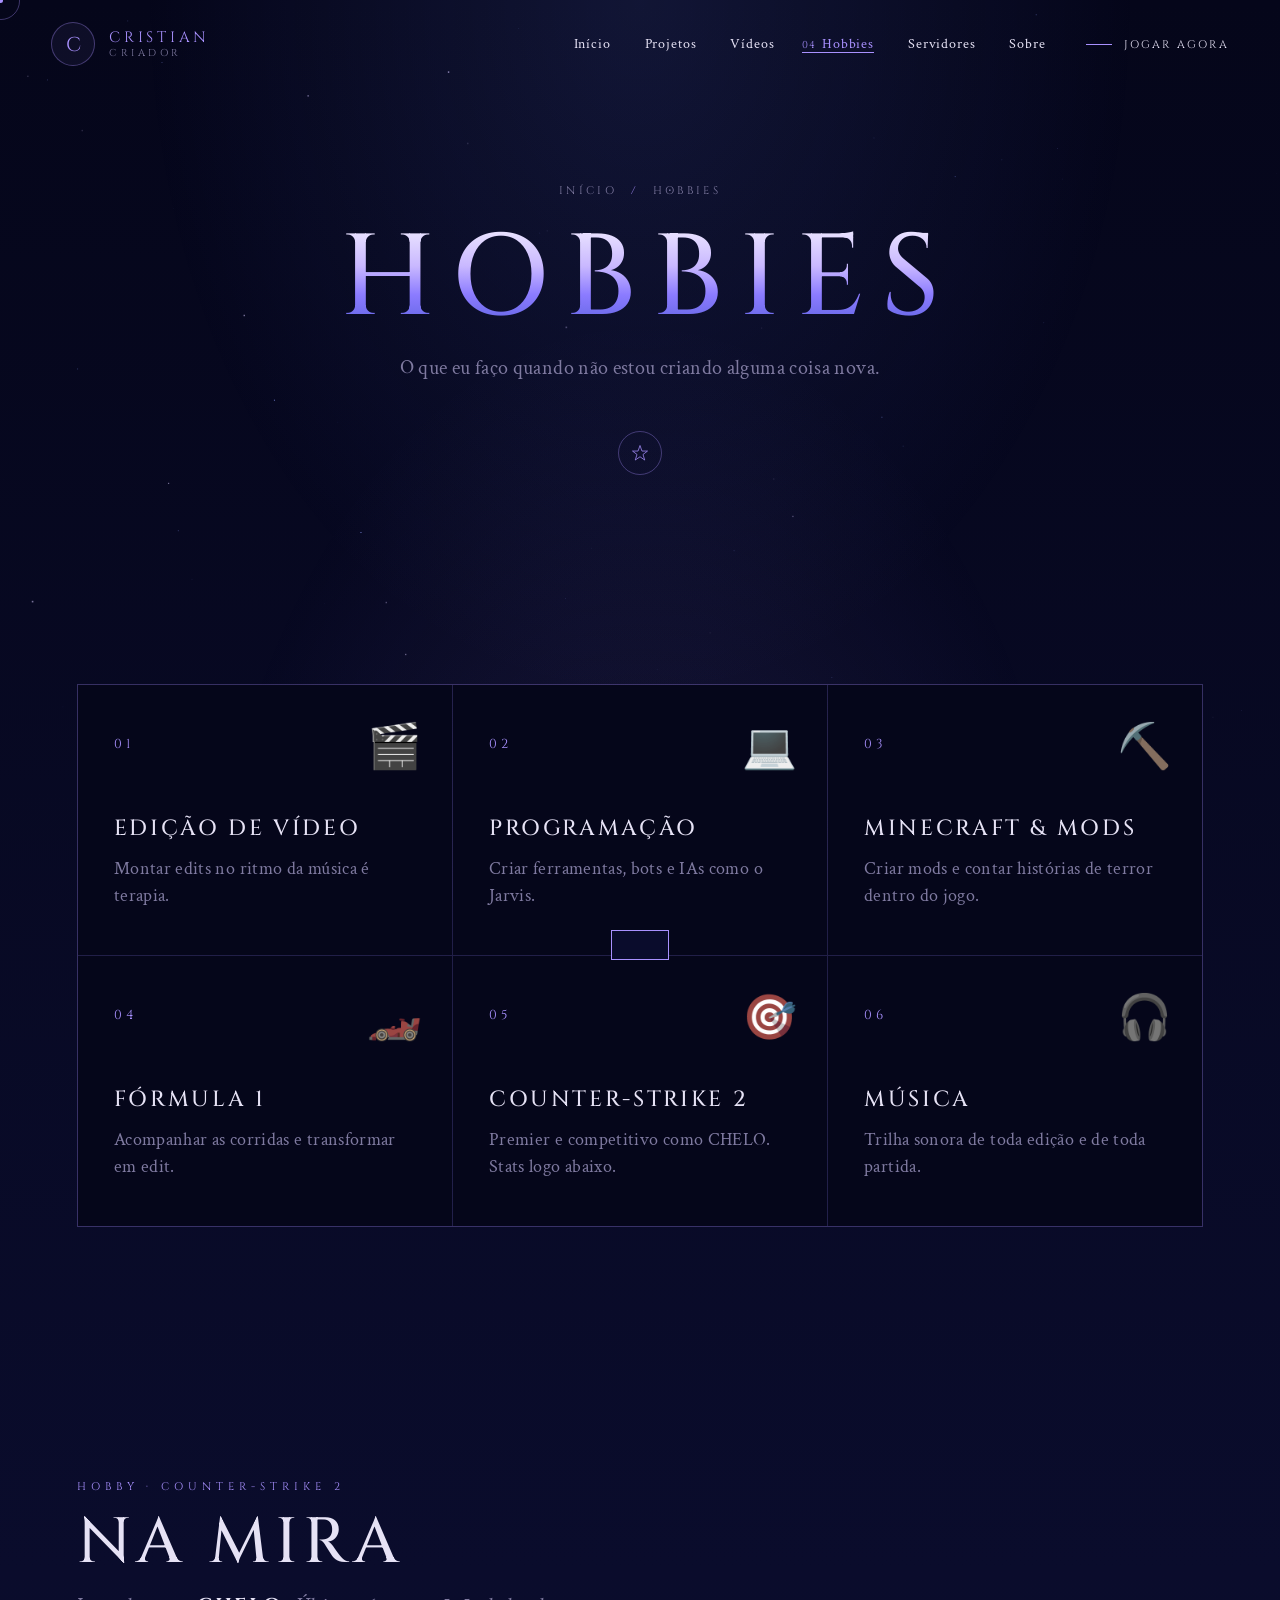
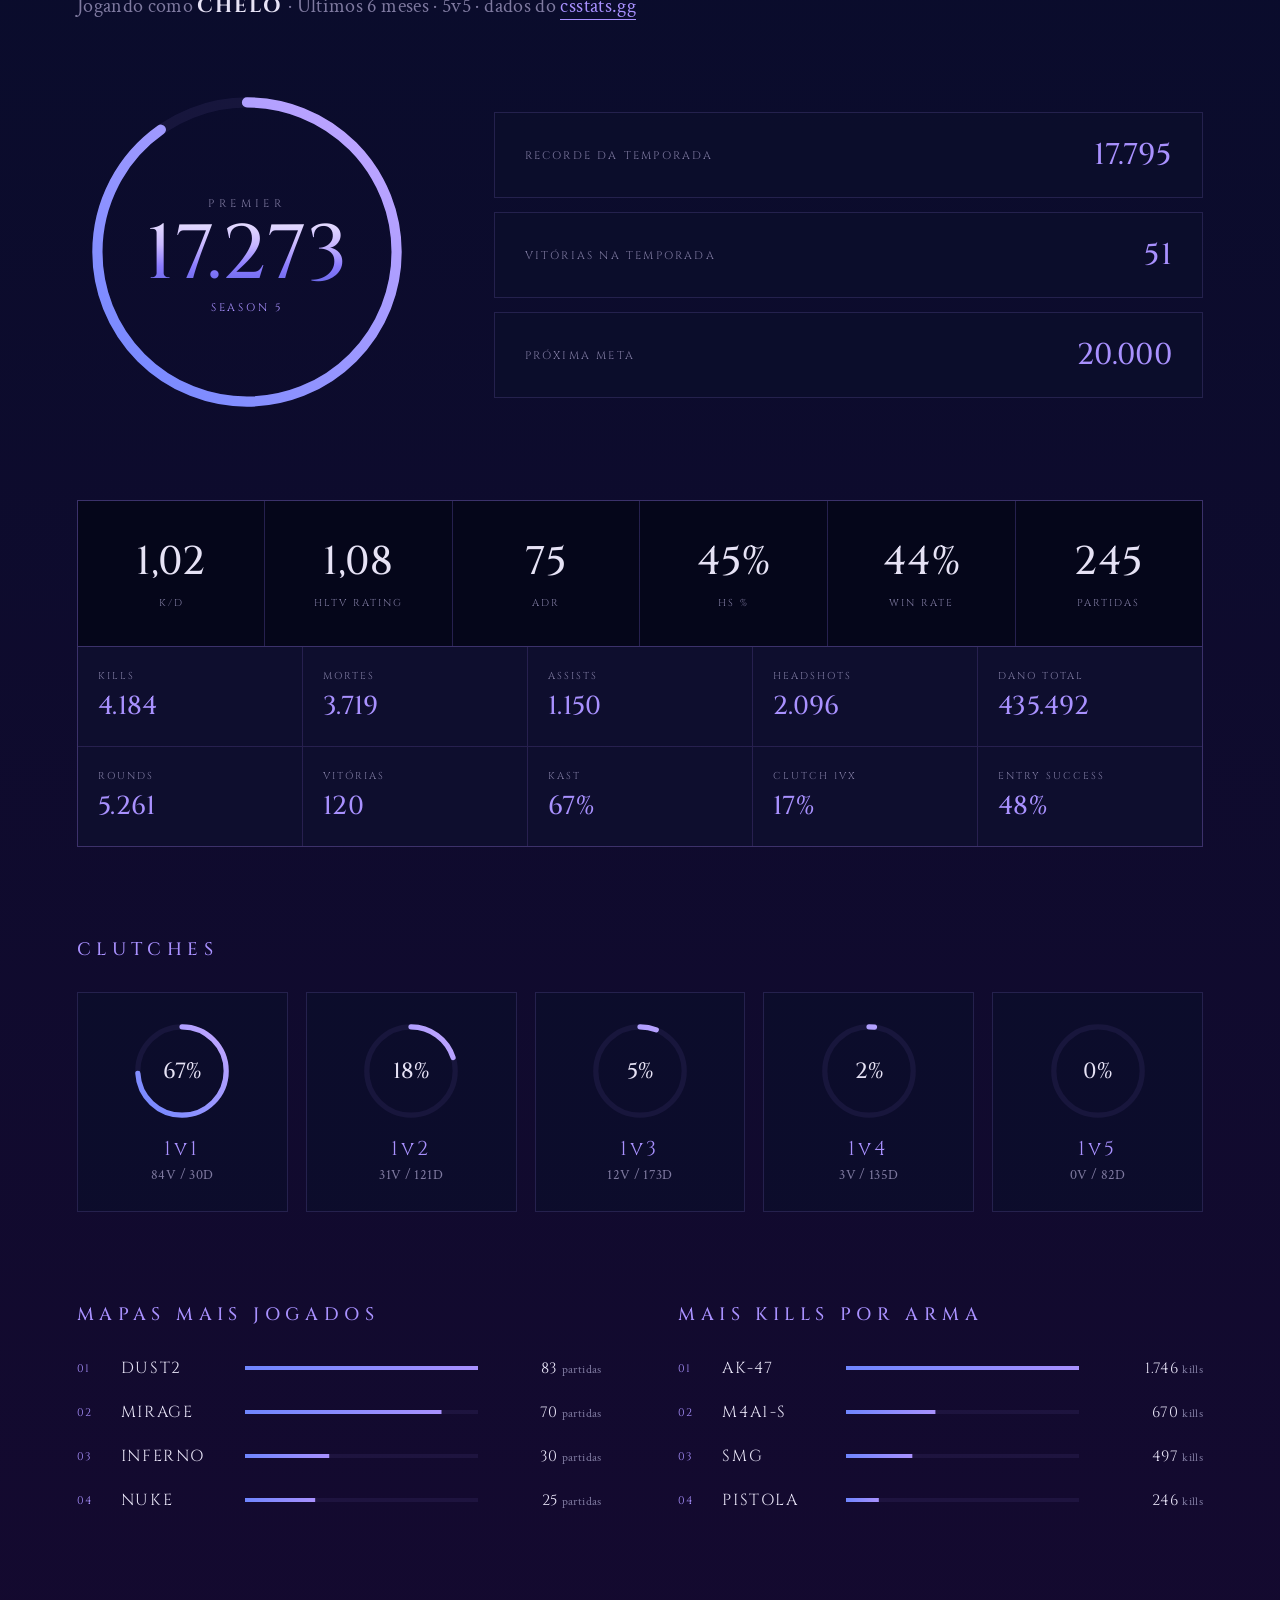
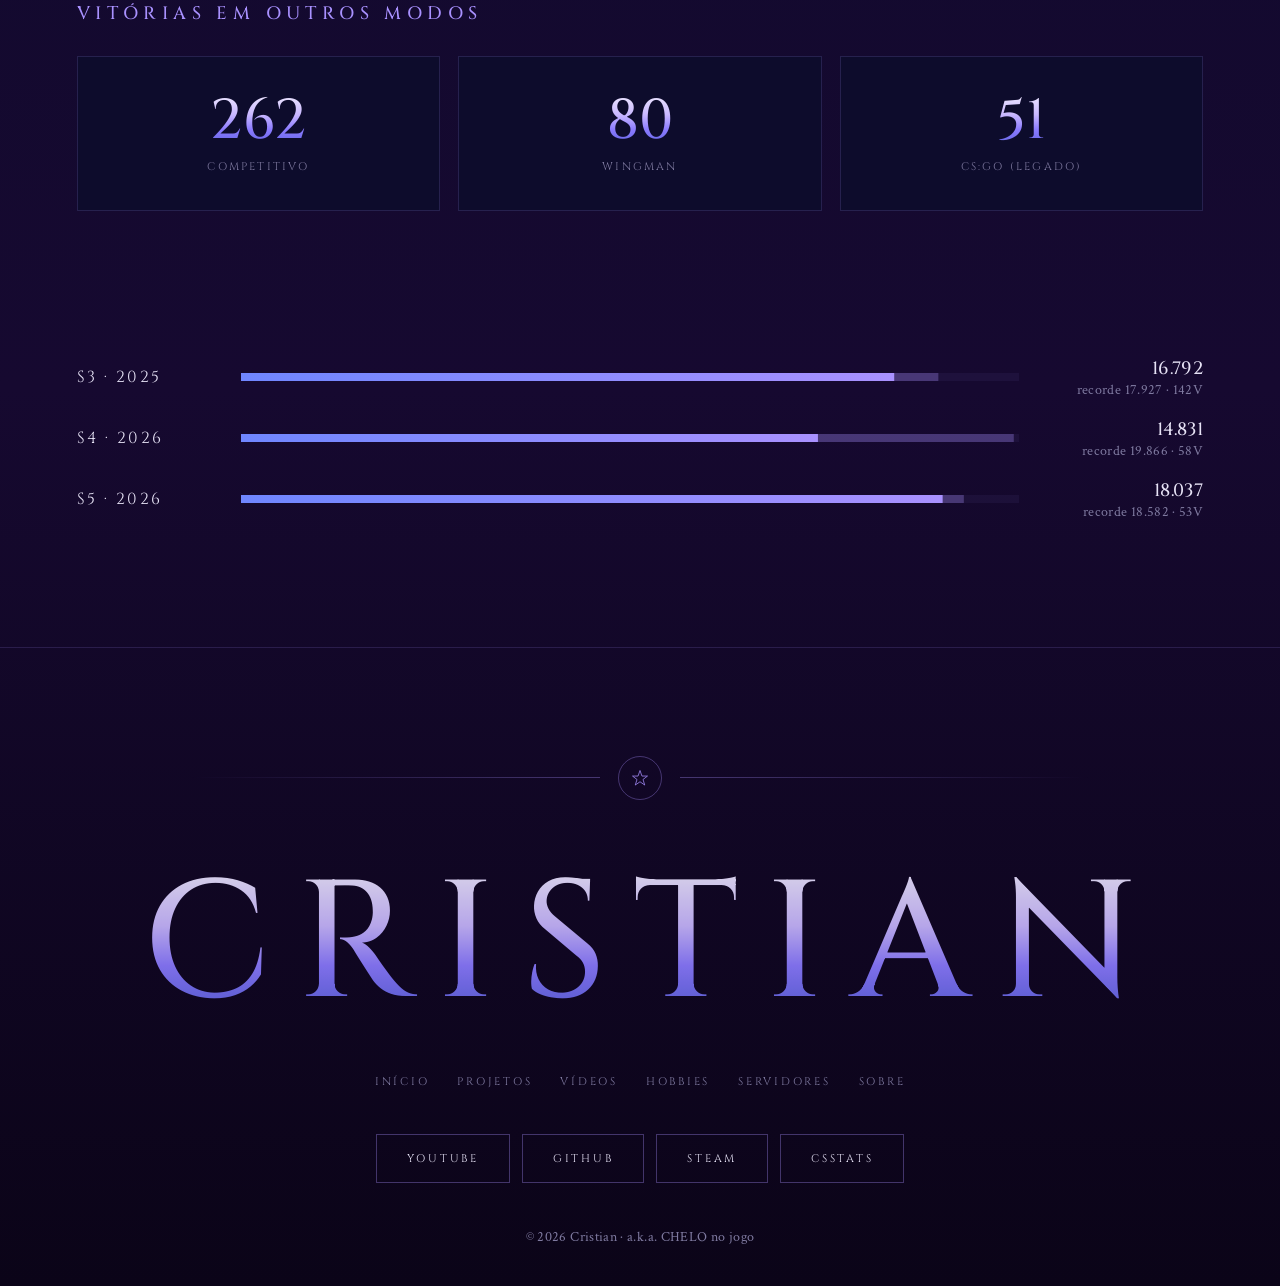
==== commit d56973fb: "Remove Discord (sem convite ainda) e o bloco de endereço dos servidores Co-Authored-By: Claude Opus " ====
--- a/hobbies.html
+++ b/hobbies.html
@@ -7,11 +7,11 @@
   <link rel="preconnect" href="https://fonts.googleapis.com" />
   <link rel="preconnect" href="https://fonts.gstatic.com" crossorigin />
   <link href="https://fonts.googleapis.com/css2?family=Cinzel:wght@400;500;600;700;800&family=Crimson+Text:ital,wght@0,400;0,600;1,400&display=swap" rel="stylesheet" />
-  <link rel="stylesheet" href="style.css" />
+  <link rel="stylesheet" href="style.css?v=3" />
 </head>
 <body data-page="hobbies">
   <main id="app"></main>
-  <script src="data.js"></script>
-  <script src="main.js"></script>
+  <script src="data.js?v=3"></script>
+  <script src="main.js?v=3"></script>
 </body>
 </html>
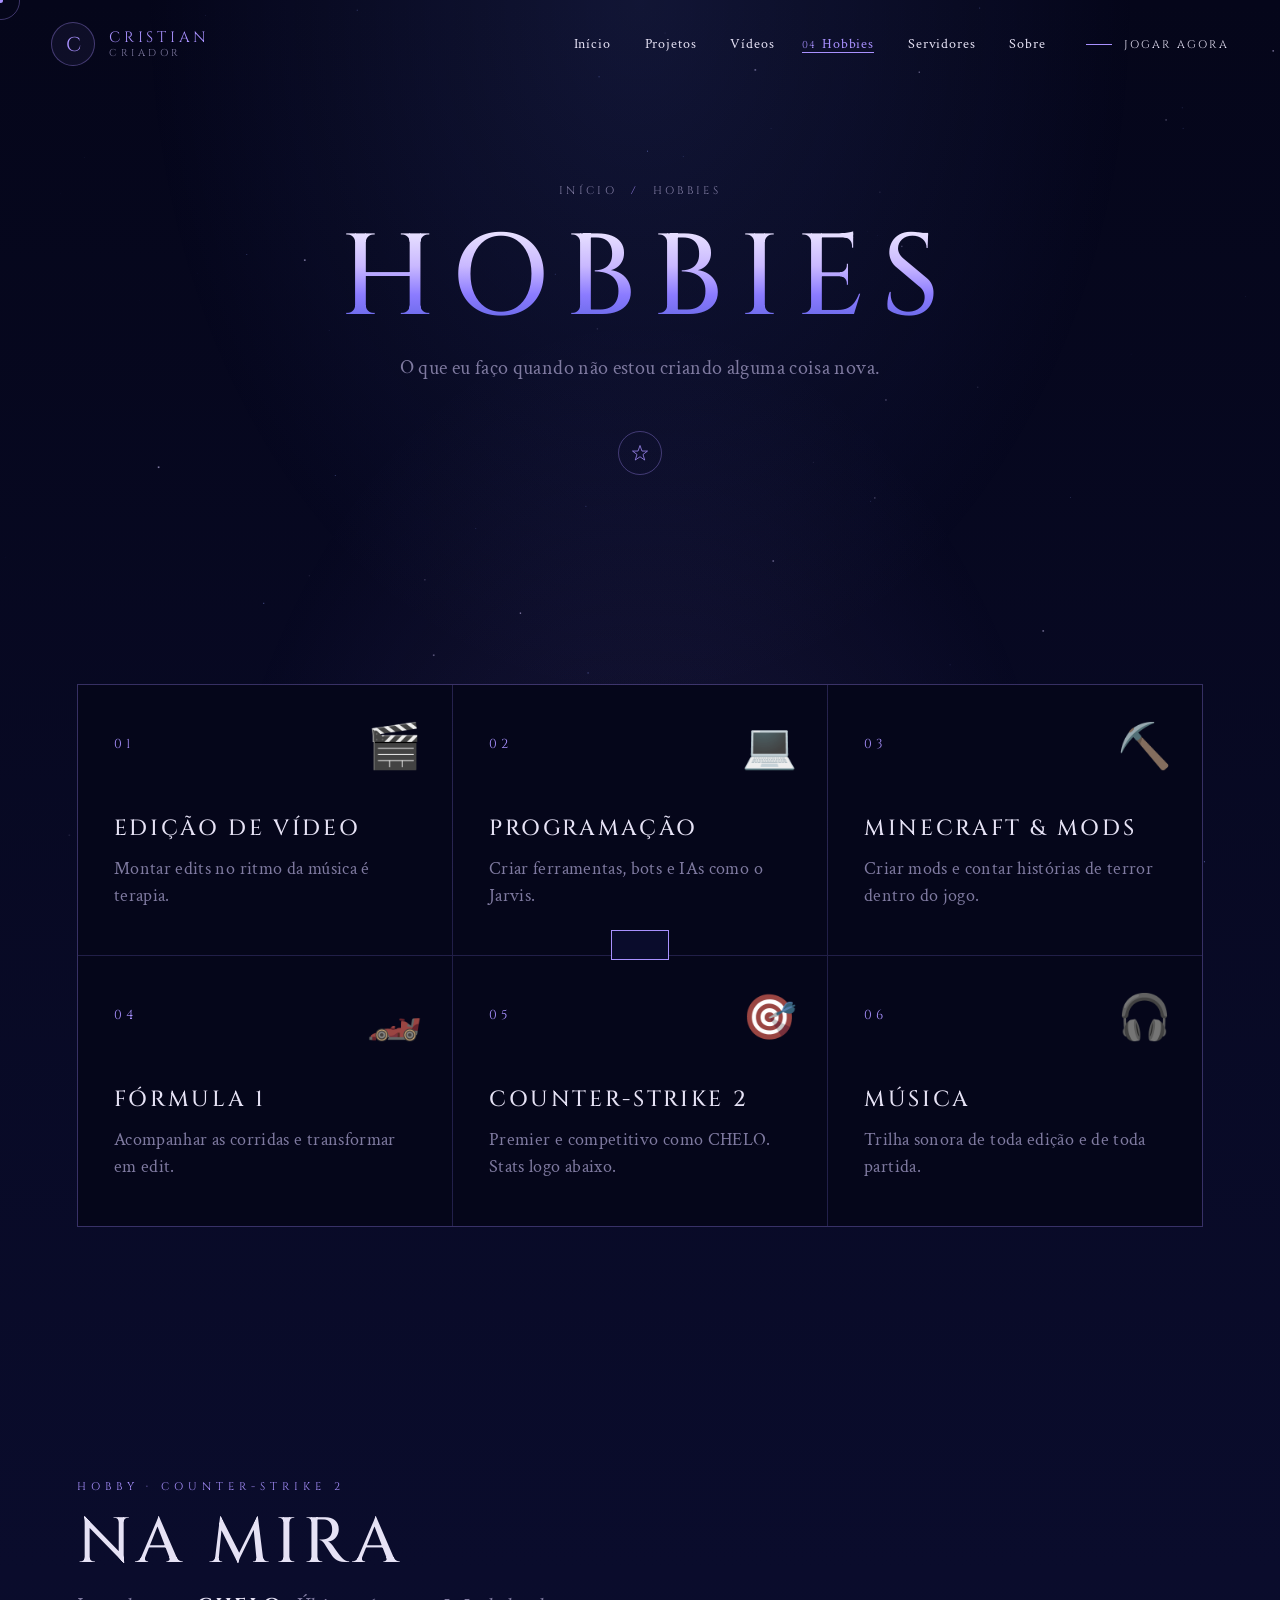
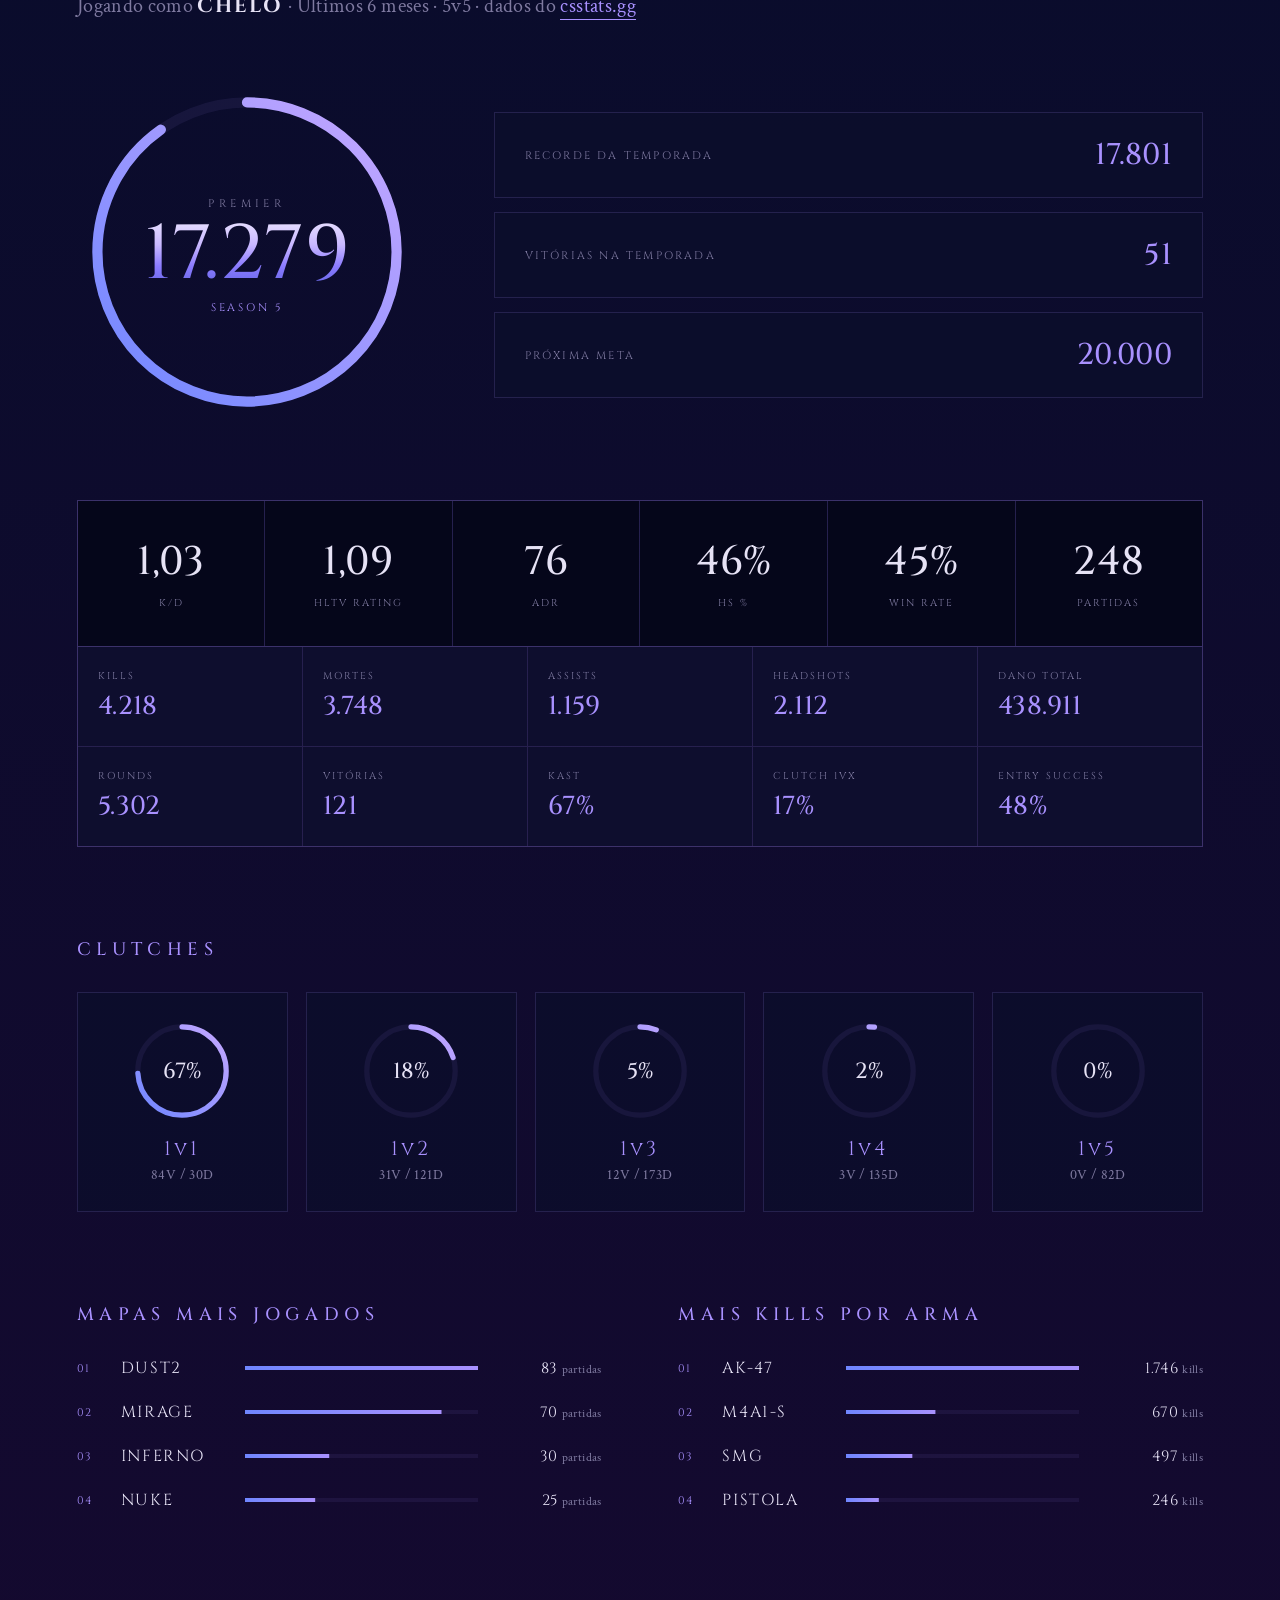
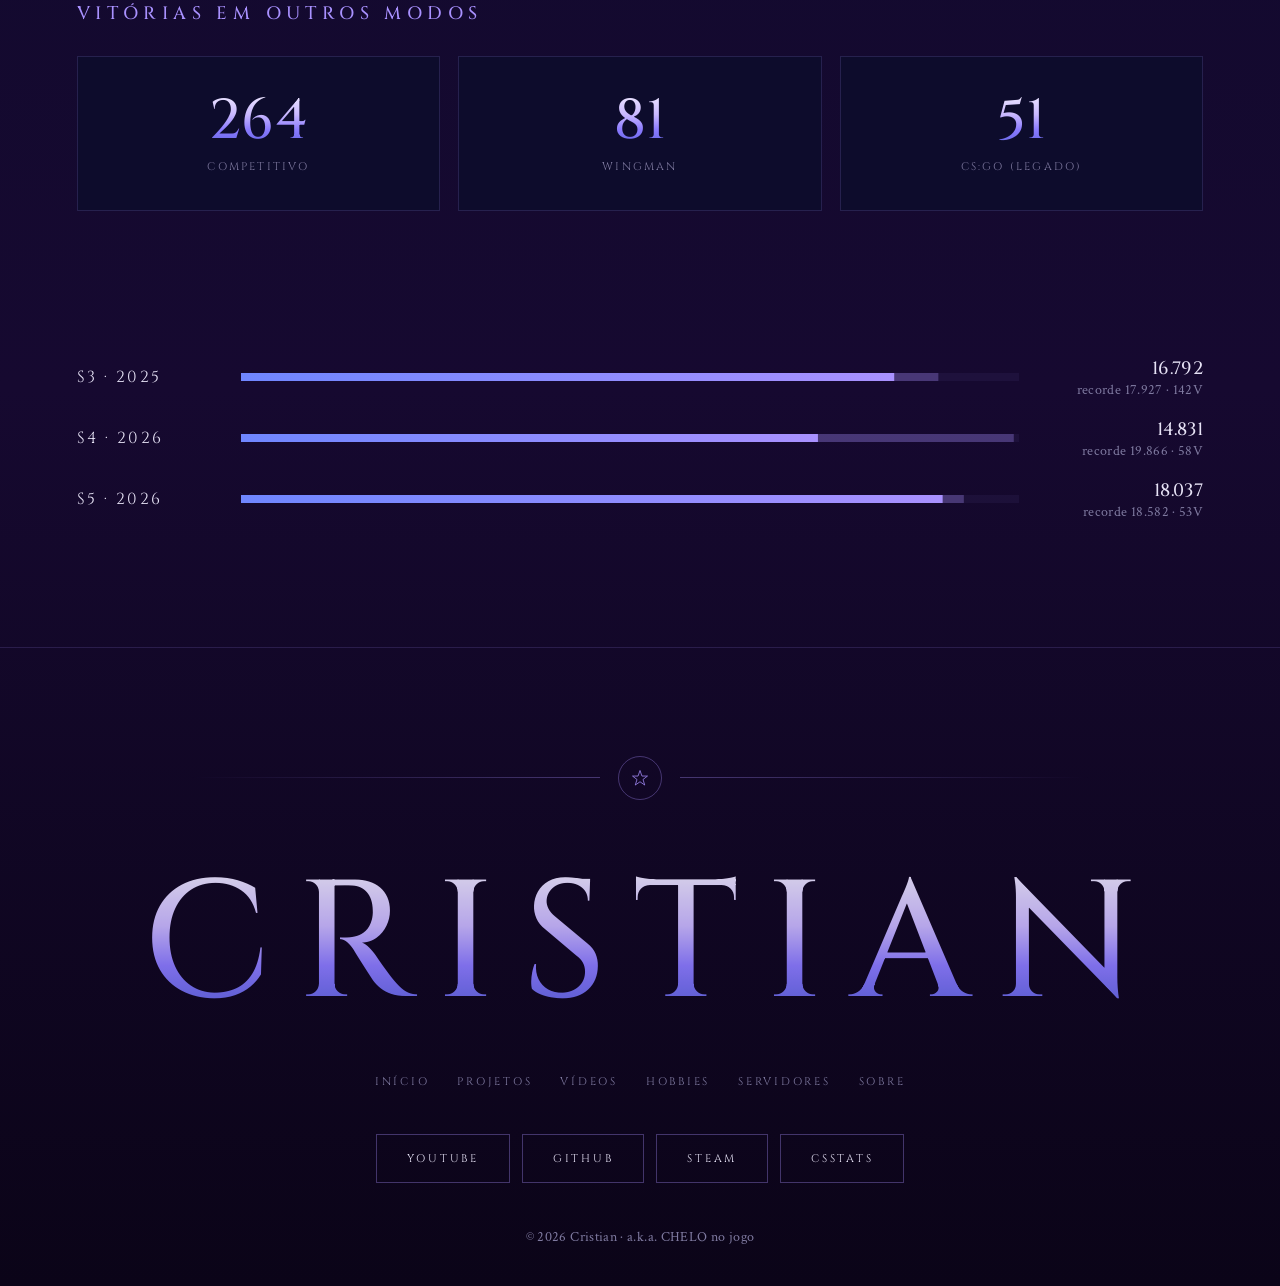
==== commit b920eac6: "Absolute Launcher disponível para download Co-Authored-By: Claude Opus 5.5 <noreply@anthropic.com>" ====
--- a/hobbies.html
+++ b/hobbies.html
@@ -7,11 +7,11 @@
   <link rel="preconnect" href="https://fonts.googleapis.com" />
   <link rel="preconnect" href="https://fonts.gstatic.com" crossorigin />
   <link href="https://fonts.googleapis.com/css2?family=Cinzel:wght@400;500;600;700;800&family=Crimson+Text:ital,wght@0,400;0,600;1,400&display=swap" rel="stylesheet" />
-  <link rel="stylesheet" href="style.css?v=3" />
+  <link rel="stylesheet" href="style.css?v=4" />
 </head>
 <body data-page="hobbies">
   <main id="app"></main>
-  <script src="data.js?v=3"></script>
-  <script src="main.js?v=3"></script>
+  <script src="data.js?v=4"></script>
+  <script src="main.js?v=4"></script>
 </body>
 </html>
